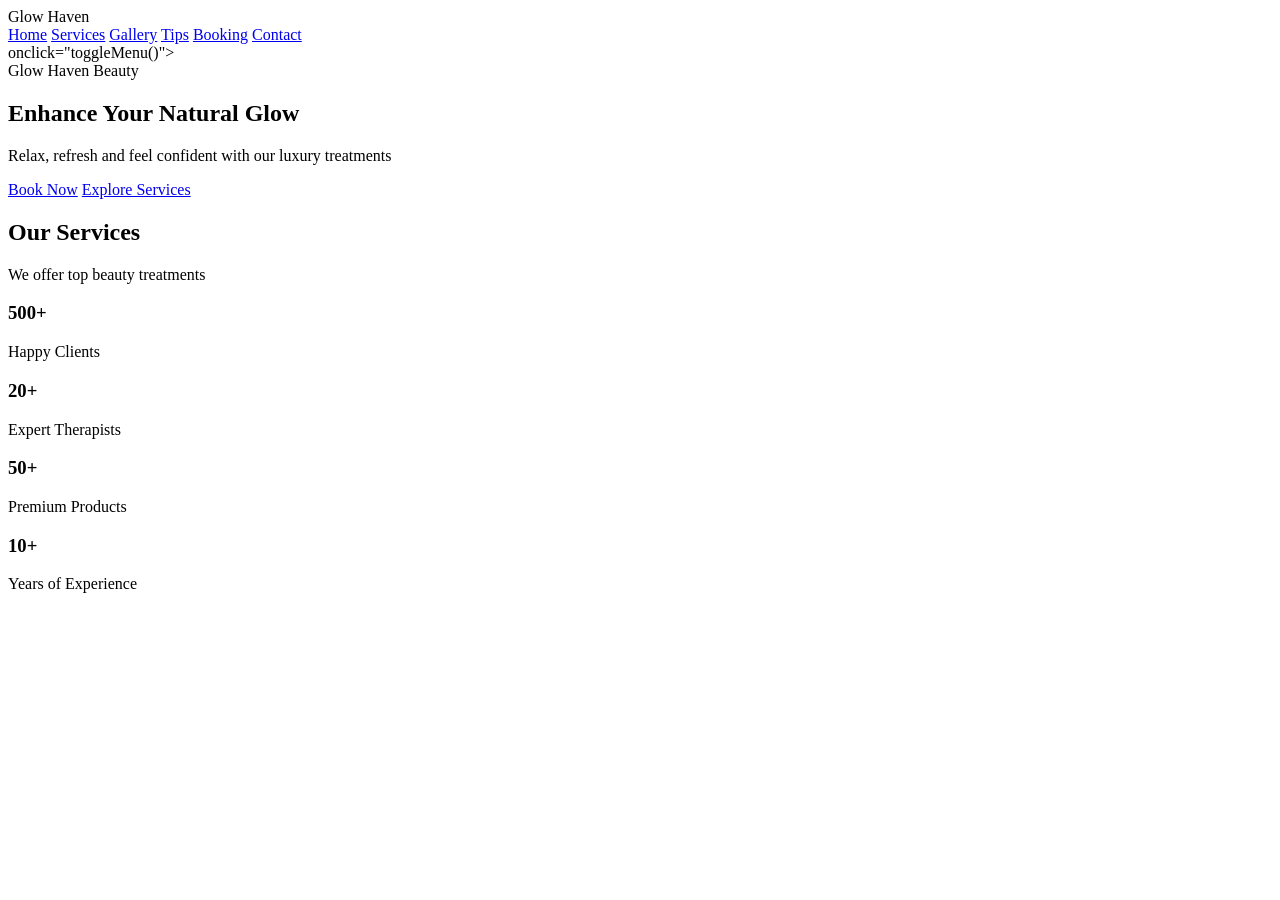
==== index.html @ 94329006 "Add files via upload" ====
<!DOCTYPE html>
<html lang="en">

<head>
  <meta charset="UTF-8">
  <meta name="viewport" content="width=device-width, initial-scale=1.0">
  <title>Glow Haven</title>

  <!-- Link CSS -->
  <link rel="stylesheet" href="css/style.css">
</head>

<body>

  <!-- Navbar -->
  <nav class="navbar">
    <div class="container">
      <div class="nav-logo">Glow <span>Haven</span></div>

      <div class="nav-links">
        <a href="index.html" class="active">Home</a>
        <a href="services.html">Services</a>
        <a href="gallery.html">Gallery</a>
        <a href="tips.html">Tips</a>
        <a href="booking.html">Booking</a>
        <a href="contact.html">Contact</a>

      </div>
      <div class="hamburger"> onclick="toggleMenu()">
        <span></span>
        <span></span>
        <span></span>
      </div>
    </div>
  </nav>
  <!-- Hero Section -->
  <section class="hero">
    <div class="container hero-content">
      <span class="hero-tag">Glow Haven Beauty</span>
      <h1>Enhance Your <span>Natural Glow</span></h1>
      <p>Relax, refresh and feel confident with our luxury treatments</p>
      <div class="hero-buttons">
        <a href="booking.html" class="btn">Book Now</a>
        <a href="services.html" class="btn btn-outline">Explore Services</a>
      </div>
    </div>
    <div class="hero-shapes">
      <div class="hero-circle"></div>
      <div class="hero-circle"></div>
      <div class="hero-circle"></div>
    </div>
  </section>

  <!-- STATS -->
   <section class="section-pad">
    <div class="container text-center">
     <h2 class="section-title">Our <span>Services</span></h2>
      <p class="section-sub">We offer top beauty treatments</p>

      <div class="cards-grid">

        <div class="card">
          <div class="card image"></div>
          <h3>500+</h3>
          <p>Happy Clients</p>
        </div>
        <div class="stat-item">
          <h3>20+</h3>
          <p>Expert Therapists</p>
        </div>
        <div class="stat-item">
          <h3>50+</h3>
          <p>Premium Products</p>
        </div>
        <div class="stat-item">
          <h3>10+</h3>
          <p>Years of Experience</p>
        </div>
   </section>

</body>
</html>
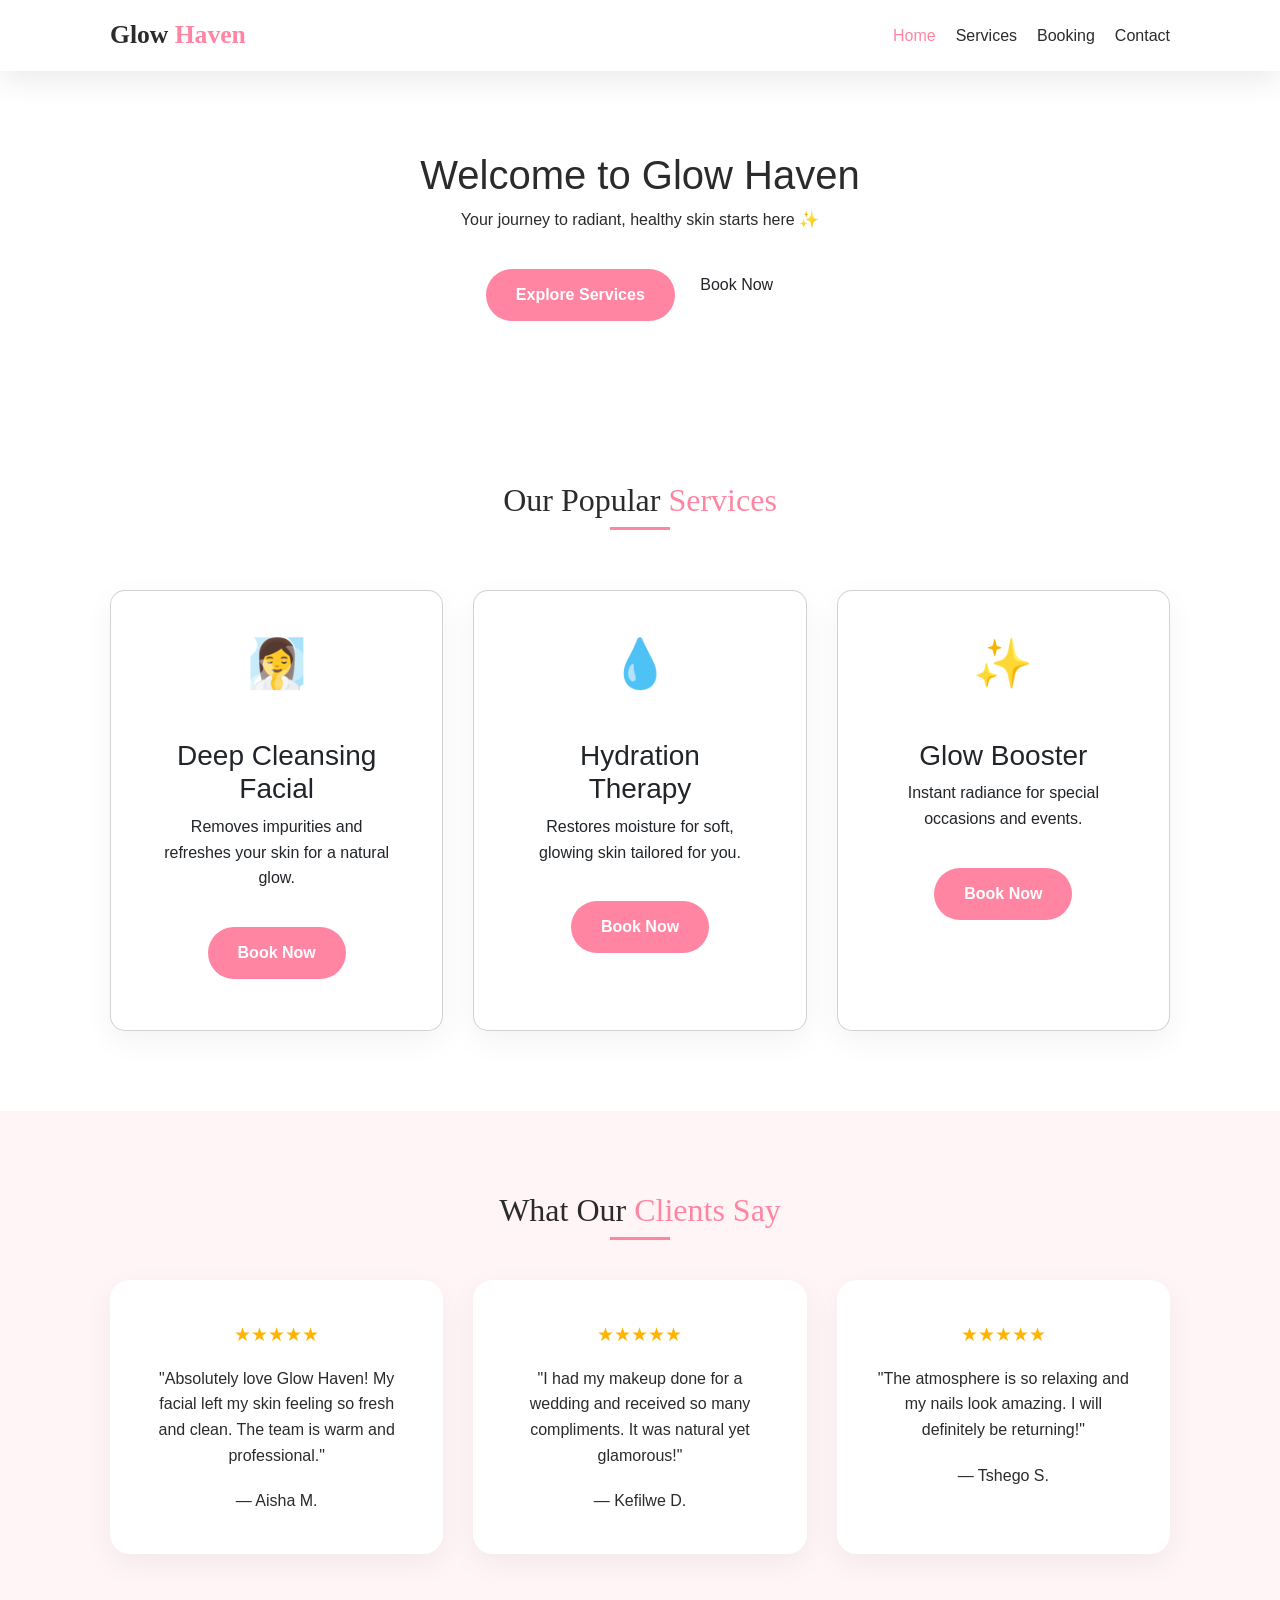
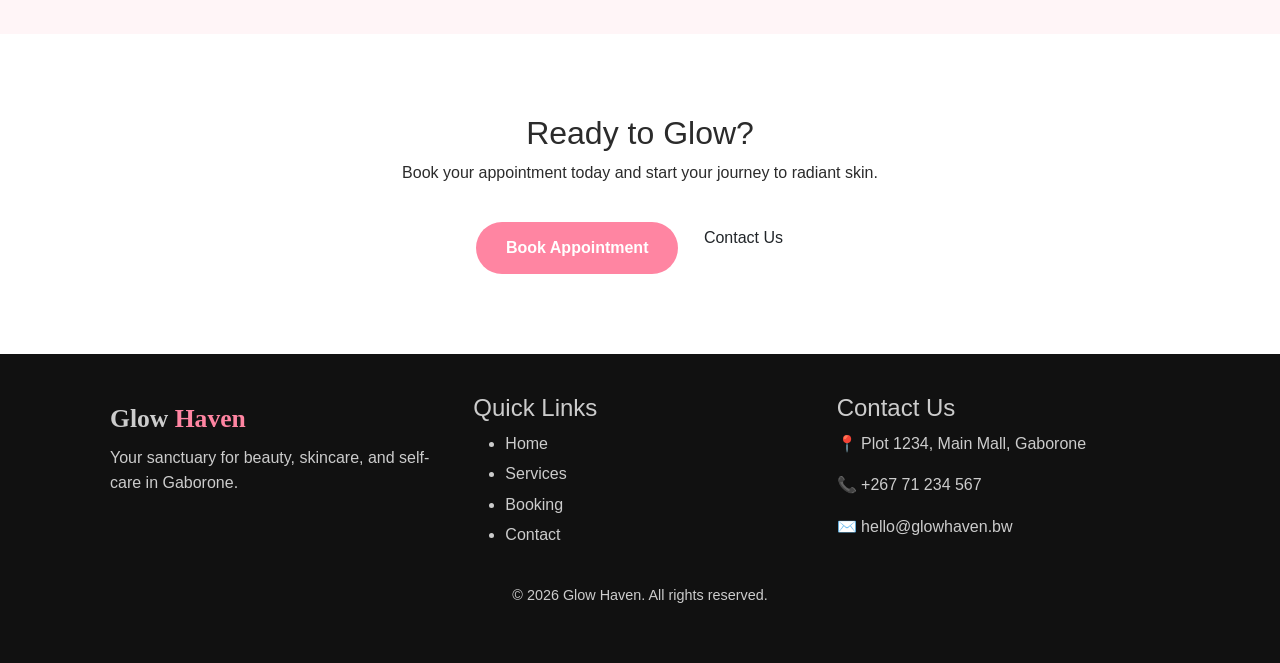
==== commit 0d199099: "Add files via upload" ====
--- a/index.html
+++ b/index.html
@@ -2,81 +2,241 @@
 <html lang="en">
 
 <head>
-  <meta charset="UTF-8">
-  <meta name="viewport" content="width=device-width, initial-scale=1.0">
-  <title>Glow Haven</title>
-
-  <!-- Link CSS -->
-  <link rel="stylesheet" href="css/style.css">
+    <meta charset="UTF-8" />
+    <meta name="viewport" content="width=device-width, initial-scale=1.0" />
+
+    <title>Glow Haven | Beauty & Self-Care</title>
+
+    <!-- Bootstrap -->
+    <link rel="stylesheet" href="https://cdnjs.cloudflare.com/ajax/libs/bootstrap/5.3.0/css/bootstrap.min.css" />
+
+    <!-- Custom CSS -->
+    <link rel="stylesheet" href="style.css" />
 </head>
 
 <body>
 
-  <!-- Navbar -->
-  <nav class="navbar">
+    <!-- NAVIGATION -->
+    <nav class="navbar">
+        <div class="container">
+
+            <a href="index.html" class="nav-logo">
+                Glow <span>Haven</span>
+            </a>
+
+            <div class="nav-links">
+                <a href="index.html" class="active">Home</a>
+                <a href="services.html">Services</a>
+                <a href="booking.html">Booking</a>
+                <a href="contact.html">Contact</a>
+            </div>
+
+        </div>
+    </nav>
+
+    <!-- HERO SECTION -->
+    <section class="hero section-pad">
+        <div class="container">
+
+            <div class="hero-content text-center">
+
+                <h1>Welcome to <span>Glow Haven</span></h1>
+
+                <p>Your journey to radiant, healthy skin starts here ✨</p>
+
+                <div class="hero-btns">
+
+                    <a href="services.html" class="btn btn-pink">Explore Services</a>
+
+                    <a href="booking.html" class="btn btn-outline">Book Now</a>
+
+                </div>
+
+            </div>
+
+        </div>
+    </section>
+
+    <!-- SERVICES SECTION -->
+    <section class="section-pad">
+        <div class="container">
+
+            <h2 class="section-title text-center">
+                Our Popular <span>Services</span>
+            </h2>
+
+            <div class="divider"></div>
+
+            <div class="cards-grid">
+
+                <!-- Service 1 -->
+                <div class="card">
+                    <div class="card-icon">🧖‍♀️</div>
+
+                    <div class="card-body">
+                        <h3>Deep Cleansing Facial</h3>
+                        <p>Removes impurities and refreshes your skin for a natural glow.</p>
+                        <a href="booking.html" class="btn btn-pink">Book Now</a>
+                    </div>
+                </div>
+
+                <!-- Service 2 -->
+                <div class="card">
+                    <div class="card-icon">💧</div>
+
+                    <div class="card-body">
+                        <h3>Hydration Therapy</h3>
+                        <p>Restores moisture for soft, glowing skin tailored for you.</p>
+                        <a href="booking.html" class="btn btn-pink">Book Now</a>
+                    </div>
+                </div>
+
+                <!-- Service 3 -->
+                <div class="card">
+                    <div class="card-icon">✨</div>
+
+                    <div class="card-body">
+                        <h3>Glow Booster</h3>
+                        <p>Instant radiance for special occasions and events.</p>
+                        <a href="booking.html" class="btn btn-pink">Book Now</a>
+                    </div>
+                </div>
+
+            </div>
+
+        </div>
+    </section>
+
+    <!-- TESTIMONIALS SECTION -->
+    <section class="section-pad bg-pale">
+        <div class="container">
+
+            <div class="text-center">
+                <h2 class="section-title">What Our <span>Clients Say</span></h2>
+                <div class="divider"></div>
+            </div>
+
+            <div class="testi-grid">
+
+                <!-- Testimonial 1 -->
+                <div class="testi-card">
+                    <div class="stars">★★★★★</div>
+                    <p>
+                        "Absolutely love Glow Haven! My facial left my skin feeling so fresh and clean.
+                        The team is warm and professional."
+                    </p>
+                    <div class="testi-author">— Aisha M.</div>
+                </div>
+
+                <!-- Testimonial 2 -->
+                <div class="testi-card">
+                    <div class="stars">★★★★★</div>
+                    <p>
+                        "I had my makeup done for a wedding and received so many compliments.
+                        It was natural yet glamorous!"
+                    </p>
+                    <div class="testi-author">— Kefilwe D.</div>
+                </div>
+
+                <!-- Testimonial 3 -->
+                <div class="testi-card">
+                    <div class="stars">★★★★★</div>
+                    <p>
+                        "The atmosphere is so relaxing and my nails look amazing.
+                        I will definitely be returning!"
+                    </p>
+                    <div class="testi-author">— Tshego S.</div>
+                </div>
+
+            </div>
+
+        </div>
+    </section>
+
+
+
+    <!-- JS -->
+    <script src="js/main.js"></script>
+
+    <!-- CTA SECTION -->
+<section class="cta-section section-pad">
+    <div class="container text-center">
+
+        <div class="cta-box">
+
+            <h2>Ready to Glow?</h2>
+
+            <p>
+                Book your appointment today and start your journey to radiant skin.
+            </p>
+
+            <div class="cta-btns">
+
+                <a href="booking.html" class="btn btn-pink">
+                    Book Appointment
+                </a>
+
+                <a href="contact.html" class="btn btn-outline-white">
+                    Contact Us
+                </a>
+
+            </div>
+
+        </div>
+
+    </div>
+</section>
+
+<!-- FOOTER -->
+<footer class="footer">
     <div class="container">
-      <div class="nav-logo">Glow <span>Haven</span></div>
-
-      <div class="nav-links">
-        <a href="index.html" class="active">Home</a>
-        <a href="services.html">Services</a>
-        <a href="gallery.html">Gallery</a>
-        <a href="tips.html">Tips</a>
-        <a href="booking.html">Booking</a>
-        <a href="contact.html">Contact</a>
-
-      </div>
-      <div class="hamburger"> onclick="toggleMenu()">
-        <span></span>
-        <span></span>
-        <span></span>
-      </div>
+
+        <div class="footer-grid">
+
+            <!-- Brand Column -->
+            <div class="footer-col">
+                <a href="index.html" class="nav-logo">
+                    Glow <span>Haven</span>
+                </a>
+
+                <p>
+                    Your sanctuary for beauty, skincare, and self-care in Gaborone.
+                </p>
+            </div>
+
+            <!-- Quick Links -->
+            <div class="footer-col">
+                <h4>Quick Links</h4>
+
+                <ul>
+                    <li><a href="index.html">Home</a></li>
+                    <li><a href="services.html">Services</a></li>
+                    <li><a href="booking.html">Booking</a></li>
+                    <li><a href="contact.html">Contact</a></li>
+                </ul>
+            </div>
+
+            <!-- Contact Info -->
+            <div class="footer-col">
+                <h4>Contact Us</h4>
+
+                <p>📍 Plot 1234, Main Mall, Gaborone</p>
+                <p>📞 +267 71 234 567</p>
+                <p>✉️ hello@glowhaven.bw</p>
+            </div>
+
+        </div>
+
+        <!-- Bottom Bar -->
+        <div class="footer-bottom text-center">
+            <p>&copy; 2026 Glow Haven. All rights reserved.</p>
+        </div>
+
     </div>
-  </nav>
-  <!-- Hero Section -->
-  <section class="hero">
-    <div class="container hero-content">
-      <span class="hero-tag">Glow Haven Beauty</span>
-      <h1>Enhance Your <span>Natural Glow</span></h1>
-      <p>Relax, refresh and feel confident with our luxury treatments</p>
-      <div class="hero-buttons">
-        <a href="booking.html" class="btn">Book Now</a>
-        <a href="services.html" class="btn btn-outline">Explore Services</a>
-      </div>
-    </div>
-    <div class="hero-shapes">
-      <div class="hero-circle"></div>
-      <div class="hero-circle"></div>
-      <div class="hero-circle"></div>
-    </div>
-  </section>
-
-  <!-- STATS -->
-   <section class="section-pad">
-    <div class="container text-center">
-     <h2 class="section-title">Our <span>Services</span></h2>
-      <p class="section-sub">We offer top beauty treatments</p>
-
-      <div class="cards-grid">
-
-        <div class="card">
-          <div class="card image"></div>
-          <h3>500+</h3>
-          <p>Happy Clients</p>
-        </div>
-        <div class="stat-item">
-          <h3>20+</h3>
-          <p>Expert Therapists</p>
-        </div>
-        <div class="stat-item">
-          <h3>50+</h3>
-          <p>Premium Products</p>
-        </div>
-        <div class="stat-item">
-          <h3>10+</h3>
-          <p>Years of Experience</p>
-        </div>
-   </section>
+</footer>
+
+    
 
 </body>
+
 </html>
--- a/style.css
+++ b/style.css
@@ -0,0 +1,916 @@
+/* =========================
+   GLOW HAVEN LUXURY STYLE
+========================= */
+
+/* RESET */
+* {
+  margin: 0;
+  padding: 0;
+  box-sizing: border-box;
+}
+
+/* VARIABLES */
+:root {
+  --pink: #ff4fa3;
+  --dark-pink: #c2185b;
+  --light-pink: #ffe4f1;
+  --text: #2b2b2b;
+  --gray: #777;
+  --white: #ffffff;
+  --shadow: 0 10px 30px rgba(0,0,0,0.08);
+
+  --font-main: 'Poppins', sans-serif;
+  --font-head: 'Playfair Display', serif;
+}
+
+/* BODY */
+body {
+  font-family: var(--font-main);
+  color: var(--text);
+  background: #fff;
+  line-height: 1.6;
+}
+
+/* CONTAINER */
+.container {
+  width: 90%;
+  max-width: 1200px;
+  margin: auto;
+}
+
+/* ================= NAVBAR ================= */
+.navbar {
+  background: #fff;
+  padding: 15px 0;
+  box-shadow: var(--shadow);
+  position: sticky;
+  top: 0;
+  z-index: 1000;
+}
+
+.nav-logo {
+  font-family: var(--font-head);
+  font-size: 1.6rem;
+  font-weight: bold;
+  color: var(--text);
+  text-decoration: none;
+}
+
+.nav-logo span {
+  color: var(--pink);
+}
+
+.nav-links {
+  display: flex;
+  gap: 20px;
+}
+
+.nav-links a {
+  text-decoration: none;
+  color: var(--text);
+  font-weight: 500;
+  transition: 0.3s;
+}
+
+.nav-links a:hover,
+.nav-links .active {
+  color: var(--pink);
+}
+
+/* HAMBURGER */
+.hamburger {
+  display: none;
+  cursor: pointer;
+}
+
+.hamburger span {
+  display: block;
+  width: 25px;
+  height: 3px;
+  background: var(--text);
+  margin: 5px 0;
+}
+
+/* MOBILE MENU */
+.nav-mobile {
+  display: none;
+  flex-direction: column;
+  background: #fff;
+  padding: 20px;
+}
+
+.nav-mobile a {
+  margin: 10px 0;
+  text-decoration: none;
+  color: var(--text);
+}
+
+/* ================= HERO ================= */
+.page-hero {
+  background: linear-gradient(135deg, var(--light-pink), #fff);
+  padding: 80px 0;
+  text-align: center;
+}
+
+.page-hero h1 {
+  font-family: var(--font-head);
+  font-size: 2.5rem;
+}
+
+.page-hero p {
+  color: var(--gray);
+}
+
+.breadcrumb {
+  font-size: 0.9rem;
+  margin-bottom: 10px;
+}
+
+.breadcrumb a {
+  color: var(--pink);
+  text-decoration: none;
+}
+
+/* ================= SECTIONS ================= */
+.section-pad {
+  padding: 60px 0;
+}
+
+.bg-pale {
+  background: var(--light-pink);
+}
+
+/* TITLES */
+.section-title {
+  font-family: var(--font-head);
+  font-size: 2rem;
+}
+
+.section-title span {
+  color: var(--pink);
+}
+
+.section-title.left {
+  text-align: left;
+}
+
+.section-sub {
+  color: var(--gray);
+  margin-top: 10px;
+}
+
+/* DIVIDER */
+.divider {
+  width: 60px;
+  height: 3px;
+  background: var(--pink);
+  margin: 10px auto;
+}
+
+.divider.left {
+  margin-left: 0;
+}
+
+/* ================= ABOUT ================= */
+.about-two-col {
+  display: flex;
+  gap: 40px;
+  align-items: center;
+}
+
+.about-img {
+  flex: 1;
+  font-size: 5rem;
+  text-align: center;
+}
+
+.about-text {
+  flex: 1;
+}
+
+.hero-tag {
+  background: var(--light-pink);
+  padding: 5px 12px;
+  border-radius: 20px;
+  font-size: 0.8rem;
+  color: var(--dark-pink);
+}
+
+/* ================= CARDS ================= */
+.cards-grid {
+  display: grid;
+  grid-template-columns: repeat(3, 1fr);
+  gap: 20px;
+  margin-top: 30px;
+}
+
+.card {
+  background: #fff;
+  padding: 20px;
+  border-radius: 15px;
+  box-shadow: var(--shadow);
+  transition: 0.3s;
+}
+
+.card:hover {
+  transform: translateY(-5px);
+}
+
+.card.center {
+  text-align: center;
+}
+
+.icon {
+  font-size: 2rem;
+  margin-bottom: 10px;
+}
+
+.card-img {
+  font-size: 3rem;
+  margin-bottom: 10px;
+}
+
+.role {
+  color: var(--pink);
+  font-size: 0.85rem;
+  font-weight: 600;
+}
+
+/* ================= CTA ================= */
+.cta {
+  background: linear-gradient(135deg, var(--dark-pink), var(--pink));
+  color: #fff;
+  padding: 60px 0;
+}
+
+.cta h2 {
+  font-family: var(--font-head);
+}
+
+.btn {
+  padding: 10px 20px;
+  border-radius: 25px;
+  text-decoration: none;
+  display: inline-block;
+}
+
+.btn-white {
+  background: #fff;
+  color: var(--pink);
+}
+
+/* ================= FOOTER ================= */
+.footer {
+  background: #111;
+  color: #ccc;
+  padding: 40px 0;
+}
+
+.footer-grid {
+  display: grid;
+  grid-template-columns: repeat(3, 1fr);
+  gap: 30px;
+}
+
+.footer a {
+  display: block;
+  color: #ccc;
+  text-decoration: none;
+  margin: 5px 0;
+}
+
+.footer a:hover {
+  color: var(--pink);
+}
+
+.footer-bottom {
+  text-align: center;
+  margin-top: 20px;
+  font-size: 0.9rem;
+}
+
+/* ================= BOOKING FORM ================= */
+
+.form-section {
+  background: #fff;
+}
+
+.form-grid {
+  display: grid;
+  grid-template-columns: repeat(2, 1fr);
+  gap: 20px;
+  margin-top: 20px;
+}
+
+.form-group {
+  display: flex;
+  flex-direction: column;
+}
+
+.form-group.full {
+  grid-column: span 2;
+}
+
+.form-group label {
+  font-weight: 600;
+  margin-bottom: 6px;
+  font-size: 0.9rem;
+}
+
+.form-group label span {
+  color: var(--pink);
+}
+
+.form-group input,
+.form-group select,
+.form-group textarea {
+  padding: 12px 14px;
+  border-radius: 10px;
+  border: 1px solid #ddd;
+  font-family: var(--font-main);
+  transition: 0.3s;
+}
+
+.form-group input:focus,
+.form-group select:focus,
+.form-group textarea:focus {
+  border-color: var(--pink);
+  box-shadow: 0 0 0 3px rgba(255,79,163,0.1);
+  outline: none;
+}
+
+textarea {
+  min-height: 110px;
+  resize: none;
+}
+
+/* BUTTON (matches your luxury theme) */
+.btn-pink {
+  background: var(--pink);
+  color: #fff;
+  border-radius: 25px;
+  padding: 12px 25px;
+  border: none;
+  font-weight: 600;
+  transition: 0.3s;
+}
+
+.btn-pink:hover {
+  background: var(--dark-pink);
+}
+
+/* MESSAGES */
+.error-msg {
+  font-size: 0.75rem;
+  color: red;
+  margin-top: 3px;
+}
+
+.success-msg {
+  display: none;
+  margin-top: 20px;
+  padding: 15px;
+  background: #e6fff0;
+  color: green;
+  border-radius: 10px;
+  font-size: 0.9rem;
+}
+
+/* FORM CARD (the white box styling from your HTML) */
+.form-section .container > div > div {
+  background: #fff;
+  border-radius: 16px;
+  padding: 40px;
+  box-shadow: var(--shadow);
+}
+/* ================= RESPONSIVE ================= */
+@media(max-width: 900px) {
+  .about-two-col {
+    flex-direction: column;
+  }
+
+  .cards-grid {
+    grid-template-columns: 1fr;
+  }
+
+  .nav-links {
+    display: none;
+  }
+
+  .hamburger {
+    display: block;
+  }
+
+  .nav-mobile.active {
+    display: flex;
+  }
+
+  .footer-grid {
+    grid-template-columns: 1fr;
+  }
+}
+:root {
+  --pink: #ff85a2;
+  --dark-text: #333;
+  --light-bg: #fff5f7;
+  --white: #ffffff;
+}
+
+.container {
+  max-width: 1100px;
+  margin: 0 auto;
+  padding: 0 20px;
+}
+
+/* Layout for the two columns */
+.contact-layout {
+  display: grid;
+  grid-template-columns: 1.5fr 1fr;
+  gap: 50px;
+  align-items: start;
+}
+
+/* Form Styling */
+.form-grid {
+  display: grid;
+  grid-template-columns: 1fr 1fr;
+  gap: 20px;
+}
+
+.form-group.full {
+  grid-column: span 2;
+}
+
+.form-group label {
+  display: block;
+  margin-bottom: 8px;
+  font-weight: 600;
+}
+
+.form-group input,
+.form-group textarea {
+  width: 100%;
+  padding: 12px;
+  border: 1px solid #ddd;
+  border-radius: 8px;
+  font-family: inherit;
+}
+
+.btn-pink {
+  background: var(--pink);
+  color: var(--white);
+  border: none;
+  padding: 12px 30px;
+  border-radius: 25px;
+  cursor: pointer;
+  margin-top: 20px;
+  font-weight: 700;
+}
+
+/* Contact Info Card Styling */
+.contact-info-card {
+  background: var(--light-bg);
+  padding: 40px;
+  border-radius: 15px;
+  box-shadow: 0 10px 30px rgba(0, 0, 0, 0.05);
+}
+
+.contact-item {
+  display: flex;
+  gap: 15px;
+  margin-bottom: 25px;
+}
+
+.contact-item .icon {
+  font-size: 24px;
+}
+
+.contact-item h4 {
+  margin: 0 0 5px 0;
+  color: var(--pink);
+}
+
+/* Responsive for Mobile */
+@media (max-width: 768px) {
+  .contact-layout {
+    grid-template-columns: 1fr;
+  }
+
+  .form-grid {
+    grid-template-columns: 1fr;
+  }
+
+  .form-group.full {
+    grid-column: span 1;
+  }
+}
+
+/* Container for the form to keep it centered and professional */
+.form-wrap {
+    background: #fff;
+    padding: 40px;
+    border-radius: 15px;
+    box-shadow: 0 10px 30px rgba(0, 0, 0, 0.05);
+    max-width: 800px;
+    margin: 0 auto;
+}
+
+/* Creating the two-column grid for inputs */
+.form-grid {
+    display: grid;
+    grid-template-columns: 1fr 1fr; /* Two equal columns */
+    gap: 20px;
+    margin-bottom: 25px;
+}
+
+/* Ensuring certain fields (like textareas) take up both columns */
+.form-group.full {
+    grid-column: span 2;
+}
+
+/* Styling the inputs to match the Glow Haven aesthetic */
+.form-group label {
+    display: block;
+    margin-bottom: 8px;
+    font-weight: 600;
+    font-size: 0.9rem;
+}
+
+.form-group input,
+.form-group select,
+.form-group textarea {
+    width: 100%;
+    padding: 12px 15px;
+    border: 1px solid #ececec;
+    border-radius: 8px;
+    background-color: #fdfdfd;
+    transition: border-color 0.3s ease, box-shadow 0.3s ease;
+}
+
+/* Focus styling for all form elements */
+.form-group input:focus,
+.form-group select:focus,
+.form-group textarea:focus {
+    border-color: var(--pink);
+    outline: none;
+    box-shadow: 0 0 0 3px rgba(255, 133, 162, 0.15);
+}
+
+/* Pink Button Style */
+.btn-pink {
+    background-color: #ff85a2; /* Glow Haven Pink */
+    color: white;
+    padding: 14px 30px;
+    border: none;
+    border-radius: 50px;
+    font-weight: bold;
+    cursor: pointer;
+    transition: transform 0.2s, background-color 0.2s;
+}
+
+.btn-pink:hover {
+    transform: translateY(-2px);
+    background-color: #f07491;
+}
+
+/* Responsive: Switch to 1 column on mobile */
+@media (max-width: 600px) {
+    .form-grid {
+        grid-template-columns: 1fr;
+    }
+
+    .form-group.full {
+        grid-column: span 1;
+    }
+}
+
+/* =========================
+   CARD GRID CONTAINER
+   ========================= */
+.cards-grid {
+    display: grid;
+    grid-template-columns: repeat(auto-fit, minmax(300px, 1fr));
+    gap: 30px;
+    padding-top: 20px;
+}
+
+/* =========================
+   INDIVIDUAL CARD
+   ========================= */
+.card {
+    background-color: #ffffff;
+    border-radius: 15px;
+    padding: 35px;
+    text-align: center;
+    box-shadow: 0 10px 30px rgba(0, 0, 0, 0.05);
+    transition: transform 0.3s ease, box-shadow 0.3s ease;
+}
+
+/* Hover effect */
+.card:hover {
+    transform: translateY(-10px);
+    box-shadow: 0 15px 35px rgba(0, 0, 0, 0.1);
+}
+
+/* =========================
+   CARD ICON
+   ========================= */
+.card-icon {
+    font-size: 3rem;
+    margin-bottom: 20px;
+    display: block;
+}
+
+/* =========================
+   PRICE TAG
+   ========================= */
+.price {
+    font-weight: 700;
+    color: #ff85a2; /* Glow Haven Pink */
+    margin: 20px 0;
+    font-size: 1.1rem;
+}
+ /* =========================
+    CTA BANNER
+    ========================= */
+.cta-banner {
+    background-color: var(--pink); /* Brand color */
+    padding: 60px 0;
+    color: #ffffff;
+    text-align: center;
+}
+
+/* CTA Title */
+.cta-banner h2 {
+    font-size: 2.2rem;
+    margin-bottom: 15px;
+}
+
+/* CTA Text */
+.cta-banner p {
+    font-size: 1.1rem;
+    margin-bottom: 30px;
+    max-width: 700px;
+    margin-left: auto;
+    margin-right: auto;
+    line-height: 1.6;
+}
+
+/* CTA Button Container */
+.cta-buttons {
+    display: flex;
+    justify-content: center;
+    gap: 15px;
+    flex-wrap: wrap;
+}
+
+/* =========================
+   BUTTON STYLES
+   ========================= */
+
+/* White Button */
+.btn-white {
+    background-color: #ffffff;
+    color: var(--pink);
+    padding: 12px 25px;
+    border-radius: 25px;
+    text-decoration: none;
+    font-weight: 600;
+    transition: all 0.3s ease;
+}
+
+.btn-white:hover {
+    background-color: #f0f0f0;
+    transform: translateY(-2px);
+}
+
+/* Dark Button */
+.btn-dark {
+    background-color: #333333;
+    color: #ffffff;
+    padding: 12px 25px;
+    border-radius: 25px;
+    text-decoration: none;
+    font-weight: 600;
+    transition: all 0.3s ease;
+}
+
+.btn-dark:hover {
+    background-color: #000000;
+    transform: translateY(-2px);
+}
+
+/* =========================
+   RESPONSIVE DESIGN
+   ========================= */
+@media (max-width: 480px) {
+    .cta-buttons {
+        flex-direction: column;
+        align-items: center;
+    }
+
+    .cta-buttons a {
+        width: 100%;
+        max-width: 250px;
+        text-align: center;
+    }
+}
+/* =========================
+   GLOBAL VARIABLES
+   ========================= */
+:root {
+    --pink: #ff85a2;
+    --bg-pale: #fff5f7;
+    --text-dark: #333333;
+    --text-muted: #777777;
+    --transition: 0.3s ease;
+}
+
+/* =========================
+   LAYOUT HELPERS
+   ========================= */
+.section-pad {
+    padding: 80px 0;
+}
+
+.bg-pale {
+    background-color: var(--bg-pale);
+}
+
+.text-center {
+    text-align: center;
+}
+
+.divider {
+    width: 60px;
+    height: 3px;
+    background-color: var(--pink);
+    margin: 0 auto 40px;
+}
+
+/* =========================
+   TESTIMONIALS GRID
+   ========================= */
+.testi-grid {
+    display: grid;
+    grid-template-columns: repeat(auto-fit, minmax(300px, 1fr));
+    gap: 30px;
+    margin-top: 40px;
+}
+
+/* Testimonial Card */
+.testi-card {
+    background-color: #ffffff;
+    padding: 40px;
+    border-radius: 20px;
+    box-shadow: 0 10px 30px rgba(0, 0, 0, 0.05);
+    text-align: center;
+    transition: var(--transition);
+}
+
+.testi-card:hover {
+    transform: translateY(-10px);
+}
+
+/* Stars */
+.stars {
+    color: #ffb400;
+    font-size: 1.2rem;
+    margin-bottom: 15px;
+}
+
+/* Author Section */
+.testi-author {
+    margin-top: 20px;
+    display: flex;
+    flex-direction: column;
+    align-items: center;
+}
+
+.testi-avatar {
+    font-size: 2.5rem;
+    margin-bottom: 10px;
+}
+
+.testi-name {
+    font-weight: bold;
+    color: var(--text-dark);
+}
+
+.testi-role {
+    font-size: 0.85rem;
+    color: var(--text-muted);
+}
+
+/* =========================
+   CTA BANNER
+   ========================= */
+.cta-banner {
+    background-color: var(--pink);
+    color: #ffffff;
+    padding: 60px 0;
+    text-align: center;
+}
+
+.cta-banner h2 {
+    font-size: 2.5rem;
+    margin-bottom: 20px;
+    font-style: italic;
+}
+
+/* CTA Button */
+.btn-white {
+    background-color: #ffffff;
+    color: var(--pink);
+    padding: 12px 30px;
+    border-radius: 30px;
+    text-decoration: none;
+    font-weight: 700;
+    transition: var(--transition);
+}
+
+.btn-white:hover {
+    opacity: 0.9;
+}
+
+/* =========================
+   RESPONSIVE DESIGN
+   ========================= */
+@media (max-width: 768px) {
+    .testi-grid {
+        grid-template-columns: 1fr;
+    }
+
+    .cta-banner h2 {
+        font-size: 2rem;
+    }
+}
+/* =========================
+   Gallery Layout
+   ========================= */
+.gallery-grid {
+    display: grid;
+    grid-template-columns: repeat(auto-fit, minmax(280px, 1fr));
+    gap: 20px;
+}
+
+.gallery-img-wrapper {
+    position: relative;
+    height: 300px;
+    overflow: hidden;
+    border-radius: 15px;
+}
+
+.gallery-img-wrapper img {
+    width: 100%;
+    height: 100%;
+    object-fit: cover;
+    transition: transform 0.5s ease;
+}
+
+/* =========================
+   Hover Overlay Effect
+   ========================= */
+.img-overlay {
+    position: absolute;
+    top: 0;
+    left: 0;
+    width: 100%;
+    height: 100%;
+    background: rgba(255, 133, 162, 0.7); /* Glow Pink Overlay */
+    display: flex;
+    align-items: center;
+    justify-content: center;
+    opacity: 0;
+    transition: opacity 0.3s ease;
+}
+
+.img-overlay span {
+    color: white;
+    font-size: 1.2rem;
+    font-weight: bold;
+    padding: 10px 20px;
+    border: 2px solid white;
+}
+
+/* Hover Effects */
+.gallery-img-wrapper:hover img {
+    transform: scale(1.1);
+}
+
+.gallery-img-wrapper:hover .img-overlay {
+    opacity: 1;
+}
+
+/* =========================
+   CTA Styles (Matching Home Page)
+   ========================= */
+.btn-contact {
+    color: #888;
+    text-decoration: none;
+    font-weight: 500;
+}
+
+.btn-contact:hover {
+    color: var(--pink);
+}
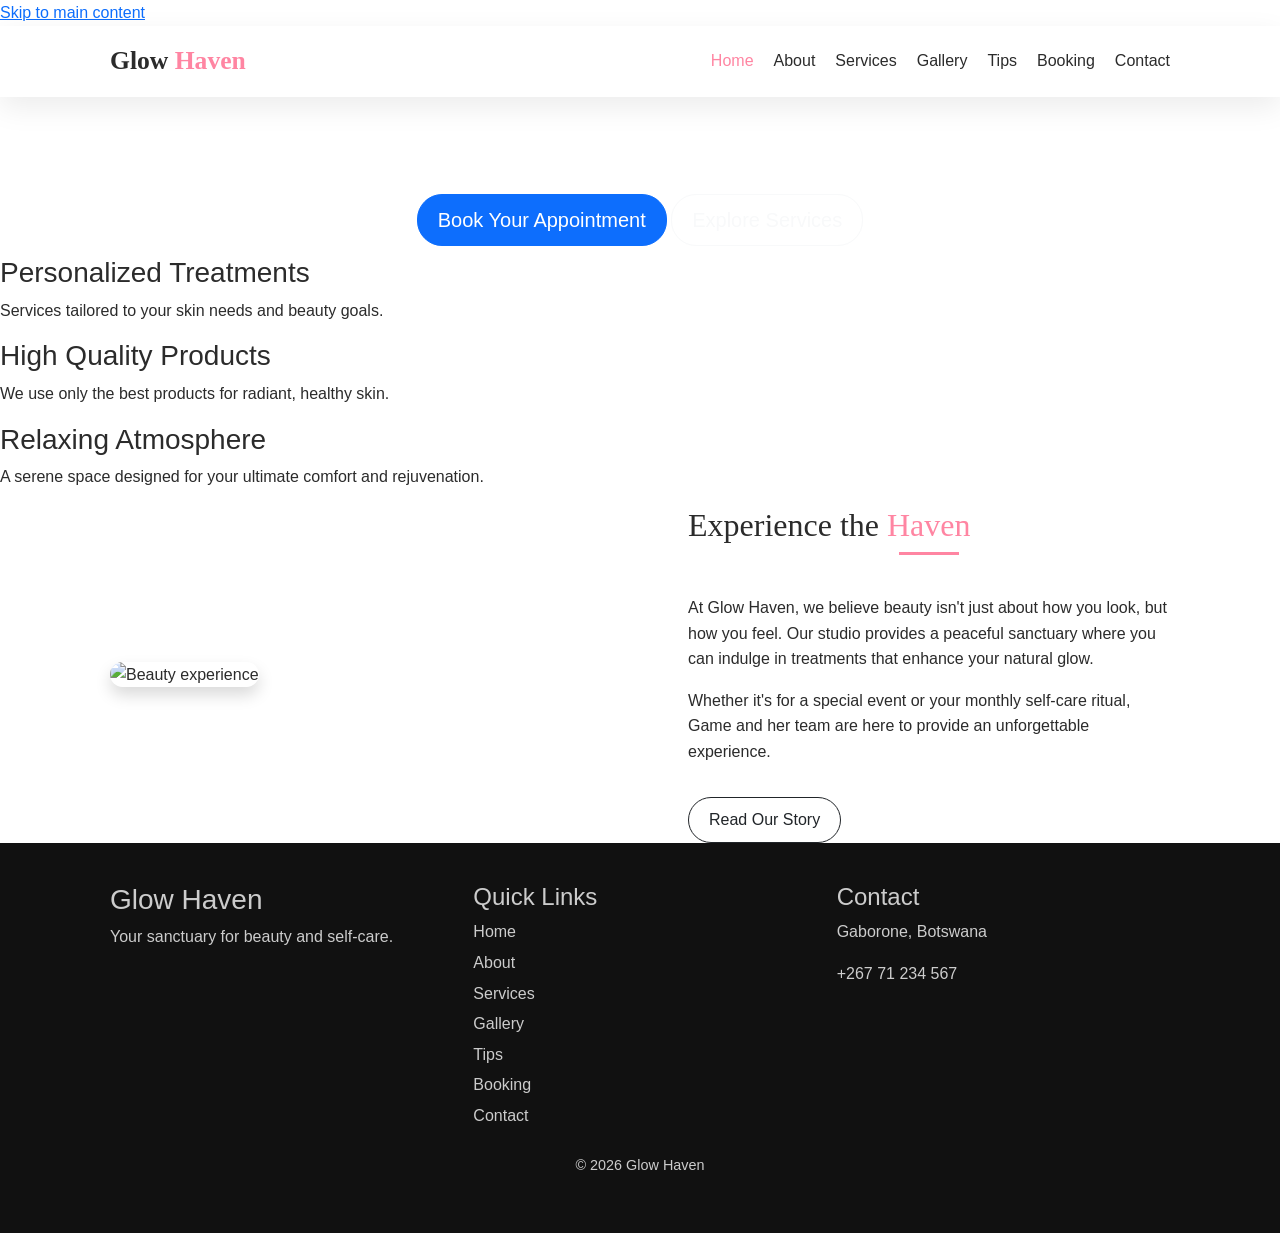
==== commit 01b052a5: "Update index.html" ====
--- a/index.html
+++ b/index.html
@@ -1,242 +1,158 @@
 <!DOCTYPE html>
 <html lang="en">
-
 <head>
-    <meta charset="UTF-8" />
-    <meta name="viewport" content="width=device-width, initial-scale=1.0" />
-
-    <title>Glow Haven | Beauty & Self-Care</title>
-
-    <!-- Bootstrap -->
-    <link rel="stylesheet" href="https://cdnjs.cloudflare.com/ajax/libs/bootstrap/5.3.0/css/bootstrap.min.css" />
-
-    <!-- Custom CSS -->
-    <link rel="stylesheet" href="style.css" />
+  <meta charset="UTF-8">
+  <meta name="viewport" content="width=device-width, initial-scale=1.0">
+  <meta name="description" content="Glow Haven – Gaborone's premier beauty studio for skincare, makeup, and relaxation.">
+  <title>Glow Haven | Beauty & Wellness Studio</title>
+ 
+  <!-- Bootstrap -->
+  <link rel="stylesheet" href="https://cdnjs.cloudflare.com/ajax/libs/bootstrap/5.3.0/css/bootstrap.min.css">
+ 
+  <!-- Custom CSS -->
+  <link rel="stylesheet" href="style.css">
 </head>
-
+ 
 <body>
-
-    <!-- NAVIGATION -->
-    <nav class="navbar">
-        <div class="container">
-
-            <a href="index.html" class="nav-logo">
-                Glow <span>Haven</span>
-            </a>
-
-            <div class="nav-links">
-                <a href="index.html" class="active">Home</a>
-                <a href="services.html">Services</a>
-                <a href="booking.html">Booking</a>
-                <a href="contact.html">Contact</a>
-            </div>
-
+  <a href="#main-content" class="skip-link">Skip to main content</a>
+  <main id="main-content"> 
+ 
+<!-- NAVBAR -->
+<nav class="navbar">
+  <div class="container d-flex justify-content-between align-items-center">
+    <a href="index.html" class="nav-logo">Glow <span>Haven</span></a>
+ 
+    <div class="nav-links">
+      <a href="index.html" class="active" aria-current="page">Home</a>
+      <a href="about.html">About</a>
+      <a href="services.html">Services</a>
+      <a href="gallery.html">Gallery</a>
+      <a href="tips.html">Tips</a>
+      <a href="booking.html">Booking</a>
+      <a href="contact.html">Contact</a>
+    </div>
+ 
+    <div class="hamburger">
+      <span></span>
+      <span></span>
+      <span></span>
+    </div>
+  </div>
+</nav>
+ 
+<!-- HERO SECTION -->
+<section class="hero-main">
+  <div class="container text-center text-white">
+    <h1 class="hero-title">Your Glow, Our Passion.</h1>
+    <p class="hero-text">
+      Experience luxury beauty treatments tailored to your unique skin and style right in the heart of Gaborone.
+    </p>
+ 
+    <div class="hero-buttons">
+      <a href="booking.html" class="btn btn-primary btn-lg">Book Your Appointment</a>
+      <a href="services.html" class="btn btn-outline-light btn-lg">Explore Services</a>
+    </div>
+  </div>
+</section>
+ 
+<!-- FEATURES -->
+<section class="features">
+  <div class="features-container">
+ 
+    <div class="feature-card">
+      <div class="icon"
+      <i class="fas fa spa"></i>
         </div>
-    </nav>
-
-    <!-- HERO SECTION -->
-    <section class="hero section-pad">
-        <div class="container">
-
-            <div class="hero-content text-center">
-
-                <h1>Welcome to <span>Glow Haven</span></h1>
-
-                <p>Your journey to radiant, healthy skin starts here ✨</p>
-
-                <div class="hero-btns">
-
-                    <a href="services.html" class="btn btn-pink">Explore Services</a>
-
-                    <a href="booking.html" class="btn btn-outline">Book Now</a>
-
-                </div>
-
-            </div>
-
+       <h3>Personalized Treatments</h3>
+       <P>Services tailored to your skin needs and beauty goals.</P>
+       </div>
+        
+      <div class="feature-card">
+      <div class="icon">
+        <i class="fas fa-pump-soap"></i>
+      </div>
+      <h3>High Quality Products</h3>
+        <P>We use only the best products for radiant, healthy skin.</P>
+      </div>
+      
+      <div class="feature-card">
+      <div class="icon">
+        <i class="fas fa-leaf"></i>
+      </div>
+          <h3>Relaxing Atmosphere</h3>
+          <P>A serene space designed for your ultimate comfort and rejuvenation.</P>
+          </div>
+         </div>
         </div>
-    </section>
-
-    <!-- SERVICES SECTION -->
-    <section class="section-pad">
-        <div class="container">
-
-            <h2 class="section-title text-center">
-                Our Popular <span>Services</span>
-            </h2>
-
-            <div class="divider"></div>
-
-            <div class="cards-grid">
-
-                <!-- Service 1 -->
-                <div class="card">
-                    <div class="card-icon">🧖‍♀️</div>
-
-                    <div class="card-body">
-                        <h3>Deep Cleansing Facial</h3>
-                        <p>Removes impurities and refreshes your skin for a natural glow.</p>
-                        <a href="booking.html" class="btn btn-pink">Book Now</a>
-                    </div>
-                </div>
-
-                <!-- Service 2 -->
-                <div class="card">
-                    <div class="card-icon">💧</div>
-
-                    <div class="card-body">
-                        <h3>Hydration Therapy</h3>
-                        <p>Restores moisture for soft, glowing skin tailored for you.</p>
-                        <a href="booking.html" class="btn btn-pink">Book Now</a>
-                    </div>
-                </div>
-
-                <!-- Service 3 -->
-                <div class="card">
-                    <div class="card-icon">✨</div>
-
-                    <div class="card-body">
-                        <h3>Glow Booster</h3>
-                        <p>Instant radiance for special occasions and events.</p>
-                        <a href="booking.html" class="btn btn-pink">Book Now</a>
-                    </div>
-                </div>
-
-            </div>
-
-        </div>
-    </section>
-
-    <!-- TESTIMONIALS SECTION -->
-    <section class="section-pad bg-pale">
-        <div class="container">
-
-            <div class="text-center">
-                <h2 class="section-title">What Our <span>Clients Say</span></h2>
-                <div class="divider"></div>
-            </div>
-
-            <div class="testi-grid">
-
-                <!-- Testimonial 1 -->
-                <div class="testi-card">
-                    <div class="stars">★★★★★</div>
-                    <p>
-                        "Absolutely love Glow Haven! My facial left my skin feeling so fresh and clean.
-                        The team is warm and professional."
-                    </p>
-                    <div class="testi-author">— Aisha M.</div>
-                </div>
-
-                <!-- Testimonial 2 -->
-                <div class="testi-card">
-                    <div class="stars">★★★★★</div>
-                    <p>
-                        "I had my makeup done for a wedding and received so many compliments.
-                        It was natural yet glamorous!"
-                    </p>
-                    <div class="testi-author">— Kefilwe D.</div>
-                </div>
-
-                <!-- Testimonial 3 -->
-                <div class="testi-card">
-                    <div class="stars">★★★★★</div>
-                    <p>
-                        "The atmosphere is so relaxing and my nails look amazing.
-                        I will definitely be returning!"
-                    </p>
-                    <div class="testi-author">— Tshego S.</div>
-                </div>
-
-            </div>
-
-        </div>
-    </section>
-
-
-
-    <!-- JS -->
-    <script src="js/main.js"></script>
-
-    <!-- CTA SECTION -->
-<section class="cta-section section-pad">
-    <div class="container text-center">
-
-        <div class="cta-box">
-
-            <h2>Ready to Glow?</h2>
-
-            <p>
-                Book your appointment today and start your journey to radiant skin.
-            </p>
-
-            <div class="cta-btns">
-
-                <a href="booking.html" class="btn btn-pink">
-                    Book Appointment
-                </a>
-
-                <a href="contact.html" class="btn btn-outline-white">
-                    Contact Us
-                </a>
-
-            </div>
-
-        </div>
-
+          
+</section>
+ 
+<!-- ABOUT PREVIEW -->
+<section class="style="background:red; border: 2px solid #ccc;">
+  <div class="container">
+    <div class="row align-items-center">
+ 
+      <div class="col-md-6 mb-4 mb-md-0">
+        <img src="images/beauty.jpeg" alt="Beauty experience" class="img-fluid rounded-4 shadow">
+      </div>
+ 
+      <div class="col-md-6 ps-md-5">
+        <h2 class="section-title text-start">Experience the <span>Haven</span></h2>
+        <div class="divider"></div>
+ 
+        <p>
+          At Glow Haven, we believe beauty isn't just about how you look, but how you feel.
+          Our studio provides a peaceful sanctuary where you can indulge in treatments that enhance your natural glow.
+        </p>
+ 
+        <p>
+          Whether it's for a special event or your monthly self-care ritual,
+          Game and her team are here to provide an unforgettable experience.
+        </p>
+ 
+        <a href="about.html" class="btn btn-outline-dark mt-3">Read Our Story</a>
+      </div>
+ 
     </div>
+  </div>
 </section>
-
+ 
+</main>
 <!-- FOOTER -->
 <footer class="footer">
-    <div class="container">
-
-        <div class="footer-grid">
-
-            <!-- Brand Column -->
-            <div class="footer-col">
-                <a href="index.html" class="nav-logo">
-                    Glow <span>Haven</span>
-                </a>
-
-                <p>
-                    Your sanctuary for beauty, skincare, and self-care in Gaborone.
-                </p>
-            </div>
-
-            <!-- Quick Links -->
-            <div class="footer-col">
-                <h4>Quick Links</h4>
-
-                <ul>
-                    <li><a href="index.html">Home</a></li>
-                    <li><a href="services.html">Services</a></li>
-                    <li><a href="booking.html">Booking</a></li>
-                    <li><a href="contact.html">Contact</a></li>
-                </ul>
-            </div>
-
-            <!-- Contact Info -->
-            <div class="footer-col">
-                <h4>Contact Us</h4>
-
-                <p>📍 Plot 1234, Main Mall, Gaborone</p>
-                <p>📞 +267 71 234 567</p>
-                <p>✉️ hello@glowhaven.bw</p>
-            </div>
-
-        </div>
-
-        <!-- Bottom Bar -->
-        <div class="footer-bottom text-center">
-            <p>&copy; 2026 Glow Haven. All rights reserved.</p>
-        </div>
-
+  <div class="container footer-grid">
+ 
+    <div>
+      <h3>Glow Haven</h3>
+      <p>Your sanctuary for beauty and self-care.</p>
     </div>
+ 
+    <div>
+      <h4>Quick Links</h4>
+      <a href="index.html">Home</a>
+      <a href="about.html">About</a>
+      <a href="services.html">Services</a>
+      <a href="gallery.html">Gallery</a>
+      <a href="tips.html">Tips</a>
+      <a href="booking.html">Booking</a>
+      <a href="contact.html">Contact</a>
+    </div>
+ 
+    <div>
+      <h4>Contact</h4>
+      <p>Gaborone, Botswana</p>
+      <p>+267 71 234 567</p>
+    </div>
+ 
+  </div>
+ 
+  <div class="footer-bottom">
+    <p>© 2026 Glow Haven</p>
+  </div>
 </footer>
-
-    
-
+ 
+<script src="js/script.js"></script>
+ 
 </body>
-
-</html>+</html>
+ 
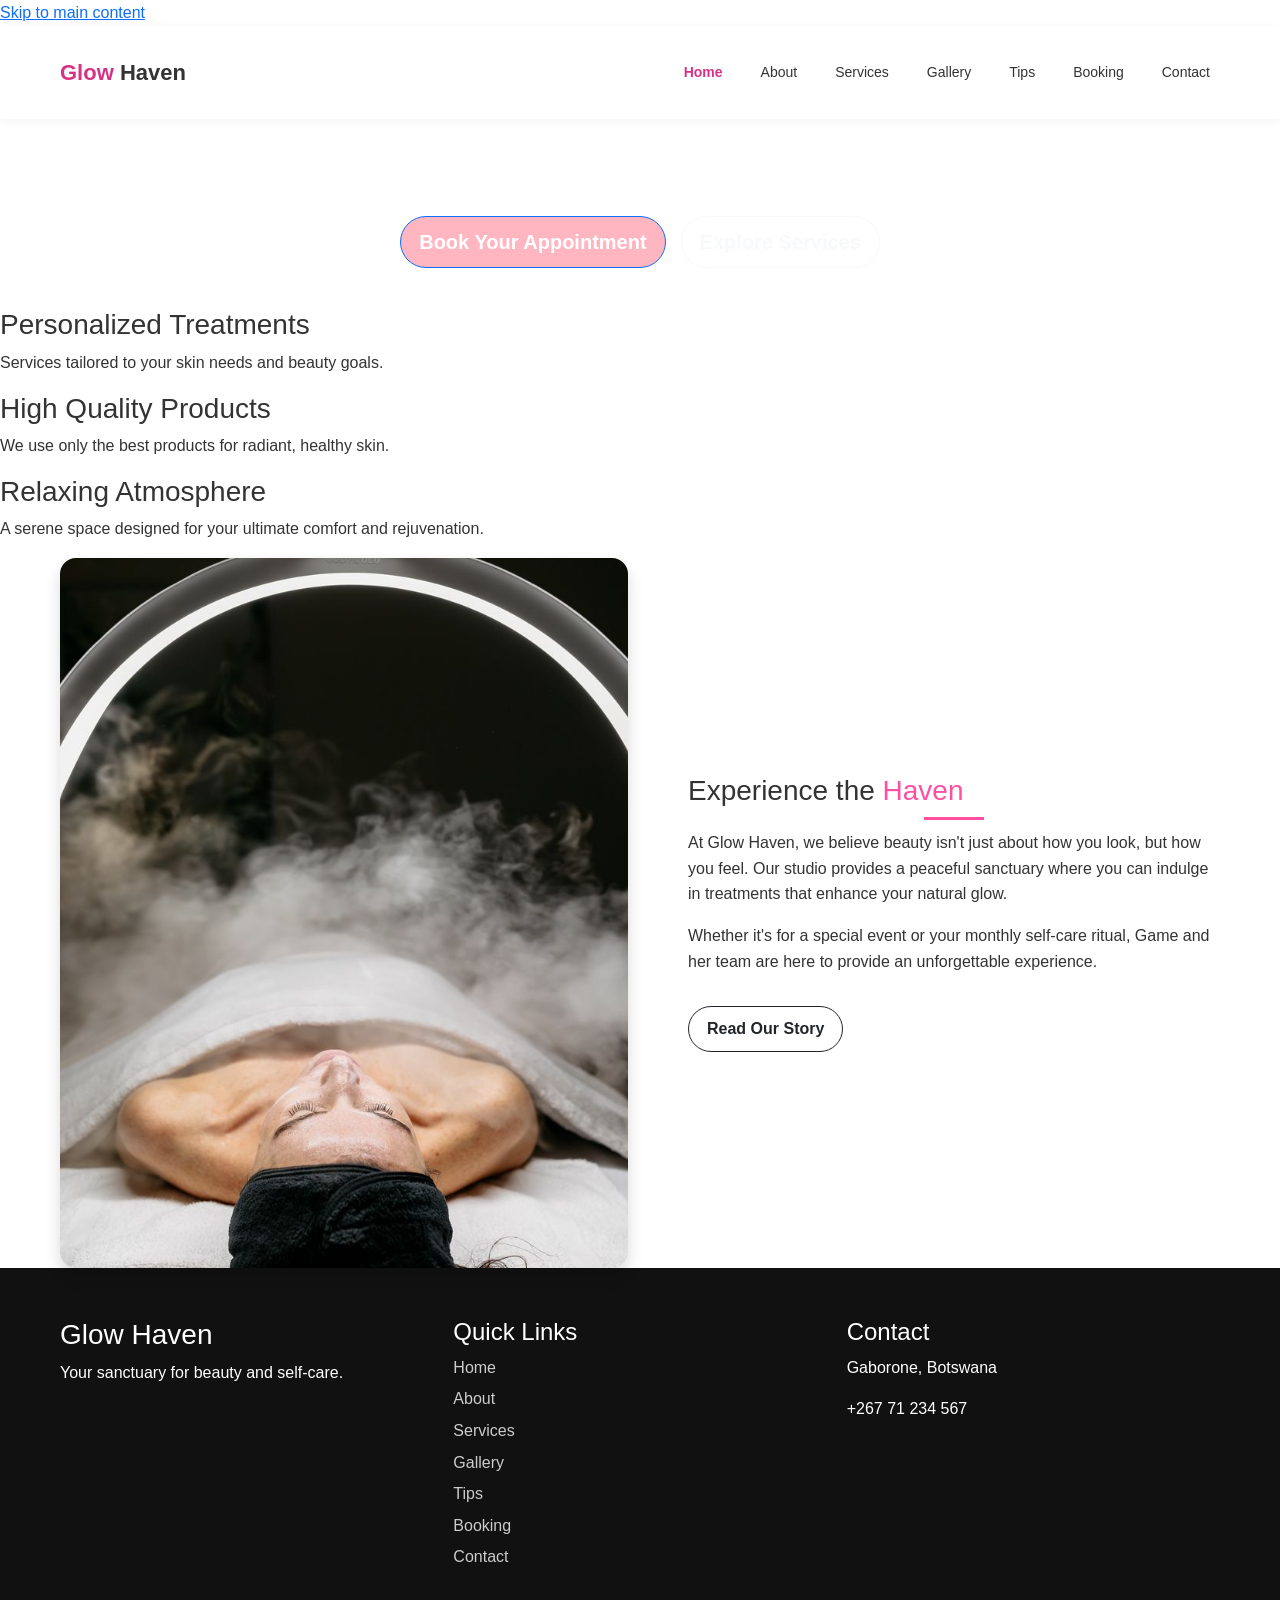
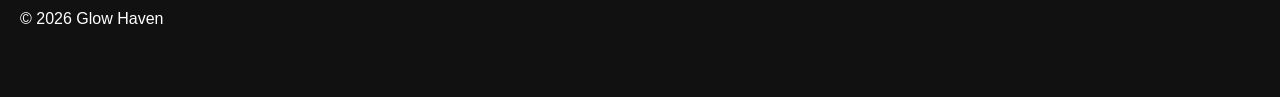
==== commit 4d3d12f9: "Add files via upload" ====
--- a/index.html
+++ b/index.html
@@ -93,7 +93,7 @@
     <div class="row align-items-center">
  
       <div class="col-md-6 mb-4 mb-md-0">
-        <img src="images/beauty.jpeg" alt="Beauty experience" class="img-fluid rounded-4 shadow">
+        <img src="beauty.jpeg" alt="Beauty experience" class="img-fluid rounded-4 shadow">
       </div>
  
       <div class="col-md-6 ps-md-5">
--- a/style.css
+++ b/style.css
@@ -1,916 +1,725 @@
-/* =========================
-   GLOW HAVEN LUXURY STYLE
-========================= */
-
-/* RESET */
-* {
-  margin: 0;
-  padding: 0;
-  box-sizing: border-box;
-}
-
-/* VARIABLES */
+skip-link {
+  position: absolute;
+  top: -48px;
+  left: 0;
+  background: #C2185B;
+  color: #fff;
+  padding: 10px 18px;
+  font-weight: bold;
+  z-index: 9999;
+}
+ 
+.skip-link:focus {
+  top: 0;
+}
+/* =========================
+   GLOW HAVEN GLOBAL STYLE
+   ========================= */
+body {
+  background: red;
+}
 :root {
   --pink: #ff4fa3;
   --dark-pink: #c2185b;
   --light-pink: #ffe4f1;
   --text: #2b2b2b;
+  --white: #ffffff
   --gray: #777;
-  --white: #ffffff;
-  --shadow: 0 10px 30px rgba(0,0,0,0.08);
-
-  --font-main: 'Poppins', sans-serif;
-  --font-head: 'Playfair Display', serif;
-}
-
-/* BODY */
+  --shadow: 0 10px 30px rgba(0, 0, 0, 0.8);
+  --radius: 16px;
+  --font-head: "Poppins", sans-serif;
+  --bg-pale: #fff5f8;
+  --font-body: "Arial", sans-serif;
+}
+ 
+* {
+  margin: 0;
+  padding: 0;
+  box-sizing: border-box;
+}
+ 
 body {
-  font-family: var(--font-main);
+  font-family: var(--font-body);
   color: var(--text);
   background: #fff;
   line-height: 1.6;
 }
-
-/* CONTAINER */
 .container {
-  width: 90%;
   max-width: 1200px;
-  margin: auto;
-}
-
-/* ================= NAVBAR ================= */
+  margin: 0 auto;
+  padding: 0 20px;
+  width: 100%;
+}
+.text-center {
+  text-align: center;
+  margin-bottom: 40px;
+}
+ 
+form {
+  display: flex;
+  flex-direction: column;
+  max-width: 400px;
+  gap: 15px;
+  margin: 20px 0;
+}
+.form-group {
+  display: flex;
+  flex-direction: column;
+  text-align: left;
+}
+ 
+input, textarea {
+  padding: 10px;
+  border: 1px solid #ddd;
+  border-radius: 8px;
+  width: 100%;
+}
+ 
+button {
+  background-color: #ffb6c1;
+  color: white;
+  border: none;
+  padding: 10px;
+  border-radius: 20px;
+  cursor: pointer;
+}
+ 
+/* =========================
+   NAVBAR
+   ========================= */
+ 
 .navbar {
   background: #fff;
-  padding: 15px 0;
   box-shadow: var(--shadow);
   position: sticky;
   top: 0;
   z-index: 1000;
 }
-
+ 
+.navbar .container {
+  display: flex;
+  justify-content: space-between;
+  align-items: center;
+  padding: 14px 20px;
+}
+ 
 .nav-logo {
-  font-family: var(--font-head);
-  font-size: 1.6rem;
+  font-size: 1.5rem;
   font-weight: bold;
+  text-decoration: none;
   color: var(--text);
-  text-decoration: none;
-}
-
+}
+ 
 .nav-logo span {
   color: var(--pink);
 }
-
+ 
 .nav-links {
   display: flex;
-  gap: 20px;
-}
-
+  gap: 18px;
+}
+ 
 .nav-links a {
   text-decoration: none;
   color: var(--text);
   font-weight: 500;
   transition: 0.3s;
 }
-
+ 
 .nav-links a:hover,
-.nav-links .active {
+.nav-links a.active {
   color: var(--pink);
 }
-
-/* HAMBURGER */
+ 
+/* Mobile menu */
 .hamburger {
   display: none;
+  flex-direction: column;
   cursor: pointer;
 }
-
+ 
 .hamburger span {
-  display: block;
+  height: 3px;
   width: 25px;
-  height: 3px;
   background: var(--text);
-  margin: 5px 0;
-}
-
-/* MOBILE MENU */
+  margin: 4px 0;
+  border-radius: 5px;
+}
+ 
 .nav-mobile {
   display: none;
   flex-direction: column;
-  background: #fff;
-  padding: 20px;
-}
-
+  background: white;
+  padding: 15px;
+}
+ 
 .nav-mobile a {
-  margin: 10px 0;
+  padding: 10px 0;
   text-decoration: none;
   color: var(--text);
 }
-
-/* ================= HERO ================= */
-.page-hero {
-  background: linear-gradient(135deg, var(--light-pink), #fff);
-  padding: 80px 0;
-  text-align: center;
-}
-
-.page-hero h1 {
+ 
+/* =========================
+   HERO SECTION
+   ========================= */
+ 
+.hero {
+  background: linear-gradient(135deg, var(--dark-pink), var(--pink));
+  color: white;
+  padding: 100px 20px;
+  position: relative;
+  overflow: hidden;
+}
+ 
+.hero-content {
+  max-width: 800px;
+  margin: 0 auto;
+  text-align: center;
+}
+ 
+.hero h1 {
+  font-size: 3rem;
   font-family: var(--font-head);
-  font-size: 2.5rem;
-}
-
-.page-hero p {
-  color: var(--gray);
-}
-
-.breadcrumb {
+}
+ 
+.hero h1 span {
+  color: #ffe4f1;
+}
+ 
+.hero-tag {
+  display: inline-block;
+  background: rgba(255,255,255,0.2);
+  padding: 6px 12px;
+  border-radius: 20px;
+  margin-bottom: 15px;
   font-size: 0.9rem;
-  margin-bottom: 10px;
-}
-
-.breadcrumb a {
+}
+ 
+.hero p {
+  margin: 15px 0 25px;
+}
+ 
+.hero-buttons {
+  display: flex;
+  justify-content: center;
+  gap: 15px;
+}
+.btn-primary {
+  background-color: #ffb6c1;
+  color: white;
+  padding: 10px 25px;
+  border-radius: 25px;
+  text-decoration: none;
+  font-weight: bold;
+}
+.btn-secondary {
+  background-color: transparent;
+  color: #ffb6c1;
+  border: 2px solid #ffb6c1;
+  padding: 10px 25px;
+  border-radius: 25px;
+  text-decoration: none;
+  font-weight: bold;
+}
+/* decorative circles */
+.hero-circle {
+  position: absolute;
+  border-radius: 50%;
+  background: rgba(255,255,255,0.15);
+}
+ 
+.hero-circle:nth-child(1) {
+  width: 200px;
+  height: 200px;
+  top: 10%;
+  right: 10%;
+}
+ 
+.hero-circle:nth-child(2) {
+  width: 120px;
+  height: 120px;
+  bottom: 15%;
+  left: 10%;
+}
+ 
+.hero-circle:nth-child(3) {
+  width: 80px;
+  height: 80px;
+  bottom: 30%;
+  right: 25%;
+}
+ 
+/* =========================
+   BUTTONS
+   ========================= */
+ 
+.btn {
+  padding: 10px 18px;
+  border-radius: 30px;
+  text-decoration: none;
+  font-weight: 600;
+  display: inline-block;
+  transition: 0.3s;
+}
+ 
+.btn-pink {
+  background: var(--pink);
+  color: white;
+}
+ 
+.btn-pink:hover {
+  background: var(--dark-pink);
+}
+ 
+.btn-outline {
+  border: 2px solid var(--pink);
   color: var(--pink);
-  text-decoration: none;
-}
-
-/* ================= SECTIONS ================= */
+}
+ 
+.btn-outline:hover {
+  background: var(--pink);
+  color: white;
+}
+ 
+.btn-white {
+  background: white;
+  color: var(--pink);
+}
+ 
+/* =========================
+   SECTIONS
+   ========================= */
+ 
 .section-pad {
-  padding: 60px 0;
-}
-
-.bg-pale {
-  background: var(--light-pink);
-}
-
-/* TITLES */
+  padding: 70px 20px;
+}
+ 
 .section-title {
+  font-size: 2.2rem;
   font-family: var(--font-head);
-  font-size: 2rem;
-}
-
+}
+ 
 .section-title span {
   color: var(--pink);
 }
-
-.section-title.left {
-  text-align: left;
-}
-
+ 
 .section-sub {
   color: var(--gray);
   margin-top: 10px;
 }
-
-/* DIVIDER */
+ 
 .divider {
   width: 60px;
   height: 3px;
   background: var(--pink);
   margin: 10px auto;
 }
-
-.divider.left {
-  margin-left: 0;
-}
-
-/* ================= ABOUT ================= */
-.about-two-col {
-  display: flex;
-  gap: 40px;
-  align-items: center;
-}
-
-.about-img {
-  flex: 1;
-  font-size: 5rem;
-  text-align: center;
-}
-
-.about-text {
-  flex: 1;
-}
-
-.hero-tag {
-  background: var(--light-pink);
-  padding: 5px 12px;
-  border-radius: 20px;
-  font-size: 0.8rem;
-  color: var(--dark-pink);
-}
-
-/* ================= CARDS ================= */
-.cards-grid {
-  display: grid;
-  grid-template-columns: repeat(3, 1fr);
-  gap: 20px;
-  margin-top: 30px;
-}
-
-.card {
-  background: #fff;
-  padding: 20px;
-  border-radius: 15px;
-  box-shadow: var(--shadow);
-  transition: 0.3s;
-}
-
-.card:hover {
-  transform: translateY(-5px);
-}
-
-.card.center {
-  text-align: center;
-}
-
-.icon {
-  font-size: 2rem;
-  margin-bottom: 10px;
-}
-
-.card-img {
-  font-size: 3rem;
-  margin-bottom: 10px;
-}
-
-.role {
-  color: var(--pink);
-  font-size: 0.85rem;
-  font-weight: 600;
-}
-
-/* ================= CTA ================= */
-.cta {
-  background: linear-gradient(135deg, var(--dark-pink), var(--pink));
-  color: #fff;
+ 
+service-grid {
+    display: grid;
+    grid-template-columns: repeat(auto-fit, minmax(250px, 1fr));
+    gap: 20px;
+    padding: 20px 0;
+}
+.service-card {
+    background: #ffffff;
+    border-radius: 15px;
+    padding: 25px;
+    box-shadow: 0 4px 6px rgba(0, 0, 0, 0.05);
+    text-align: center;
+    border: 1px solid #fce4ec;
+    transition: transform 0.3s ease;
+}
+.service-card:hover {
+    transform: translateY(-5px);
+    box-shadow: 0 6px 15px rgba(225, 182, 193, 0.3);
+}
+.service-card h3 {
+    margin-bottom: 10px;
+    color: #d81b60;
+}
+ 
+.form-section {
+  background-color: #fff9fa;
   padding: 60px 0;
 }
-
-.cta h2 {
-  font-family: var(--font-head);
-}
-
-.btn {
-  padding: 10px 20px;
-  border-radius: 25px;
-  text-decoration: none;
-  display: inline-block;
-}
-
-.btn-white {
-  background: #fff;
-  color: var(--pink);
-}
-
-/* ================= FOOTER ================= */
-.footer {
-  background: #111;
-  color: #ccc;
-  padding: 40px 0;
-}
-
-.footer-grid {
-  display: grid;
-  grid-template-columns: repeat(3, 1fr);
-  gap: 30px;
-}
-
-.footer a {
-  display: block;
-  color: #ccc;
-  text-decoration: none;
-  margin: 5px 0;
-}
-
-.footer a:hover {
-  color: var(--pink);
-}
-
-.footer-bottom {
-  text-align: center;
-  margin-top: 20px;
-  font-size: 0.9rem;
-}
-
-/* ================= BOOKING FORM ================= */
-
-.form-section {
-  background: #fff;
-}
-
-.form-grid {
-  display: grid;
-  grid-template-columns: repeat(2, 1fr);
-  gap: 20px;
-  margin-top: 20px;
-}
-
-.form-group {
-  display: flex;
-  flex-direction: column;
-}
-
-.form-group.full {
-  grid-column: span 2;
-}
-
-.form-group label {
-  font-weight: 600;
-  margin-bottom: 6px;
-  font-size: 0.9rem;
-}
-
-.form-group label span {
-  color: var(--pink);
-}
-
-.form-group input,
-.form-group select,
-.form-group textarea {
-  padding: 12px 14px;
-  border-radius: 10px;
-  border: 1px solid #ddd;
-  font-family: var(--font-main);
-  transition: 0.3s;
-}
-
-.form-group input:focus,
-.form-group select:focus,
-.form-group textarea:focus {
-  border-color: var(--pink);
-  box-shadow: 0 0 0 3px rgba(255,79,163,0.1);
-  outline: none;
-}
-
-textarea {
-  min-height: 110px;
-  resize: none;
-}
-
-/* BUTTON (matches your luxury theme) */
-.btn-pink {
-  background: var(--pink);
-  color: #fff;
-  border-radius: 25px;
-  padding: 12px 25px;
-  border: none;
-  font-weight: 600;
-  transition: 0.3s;
-}
-
-.btn-pink:hover {
-  background: var(--dark-pink);
-}
-
-/* MESSAGES */
-.error-msg {
-  font-size: 0.75rem;
-  color: red;
-  margin-top: 3px;
-}
-
-.success-msg {
-  display: none;
-  margin-top: 20px;
-  padding: 15px;
-  background: #e6fff0;
-  color: green;
-  border-radius: 10px;
-  font-size: 0.9rem;
-}
-
-/* FORM CARD (the white box styling from your HTML) */
-.form-section .container > div > div {
-  background: #fff;
-  border-radius: 16px;
-  padding: 40px;
-  box-shadow: var(--shadow);
-}
-/* ================= RESPONSIVE ================= */
-@media(max-width: 900px) {
-  .about-two-col {
-    flex-direction: column;
-  }
-
-  .cards-grid {
-    grid-template-columns: 1fr;
-  }
-
-  .nav-links {
-    display: none;
-  }
-
-  .hamburger {
-    display: block;
-  }
-
-  .nav-mobile.active {
-    display: flex;
-  }
-
-  .footer-grid {
-    grid-template-columns: 1fr;
-  }
-}
-:root {
-  --pink: #ff85a2;
-  --dark-text: #333;
-  --light-bg: #fff5f7;
-  --white: #ffffff;
-}
-
-.container {
-  max-width: 1100px;
-  margin: 0 auto;
-  padding: 0 20px;
-}
-
-/* Layout for the two columns */
-.contact-layout {
-  display: grid;
-  grid-template-columns: 1.5fr 1fr;
-  gap: 50px;
-  align-items: start;
-}
-
-/* Form Styling */
 .form-grid {
   display: grid;
   grid-template-columns: 1fr 1fr;
   gap: 20px;
 }
-
+ 
+.form-group {
+  display: flex;
+  flex-direction: column;
+  margin-bottom: 15px;
+}
 .form-group.full {
   grid-column: span 2;
 }
-
+ 
 .form-group label {
-  display: block;
+  color: #333;
+  font-weight: 600;
   margin-bottom: 8px;
-  font-weight: 600;
-}
-
-.form-group input,
-.form-group textarea {
-  width: 100%;
-  padding: 12px;
+}
+ 
+.form-group label span {
+  color: #ff4081;
+}
+ 
+input, select, textarea {
+  padding: 12px 15px;
   border: 1px solid #ddd;
   border-radius: 8px;
   font-family: inherit;
-}
-
+  font-size: 1rem;
+  transition: border-color 0.3s, box-shadow 0.3s;
+}
+input:focus, select:focus, textarea:focus {
+  border-color: #ff4081;
+  box-shadow: 0 0 8px rgba(255, 182, 193, 0.4);
+  outline: none;
+}
+textarea {
+  resize: vertical;
+  min-height: 120px;
+}
+ 
 .btn-pink {
-  background: var(--pink);
-  color: var(--white);
+  background-color: #ffb6c1;
+  color: white;
   border: none;
-  padding: 12px 30px;
-  border-radius: 25px;
+  padding: 14px 30px;
+  border-radius: 30px;
   cursor: pointer;
-  margin-top: 20px;
-  font-weight: 700;
-}
-
-/* Contact Info Card Styling */
-.contact-info-card {
-  background: var(--light-bg);
-  padding: 40px;
-  border-radius: 15px;
-  box-shadow: 0 10px 30px rgba(0, 0, 0, 0.05);
-}
-
-.contact-item {
-  display: flex;
-  gap: 15px;
-  margin-bottom: 25px;
-}
-
-.contact-item .icon {
-  font-size: 24px;
-}
-
-.contact-item h4 {
-  margin: 0 0 5px 0;
-  color: var(--pink);
-}
-
-/* Responsive for Mobile */
+  font-weight: bold;
+  transition: 0.3s ease;
+  display: inline-block;
+  text-align: center;
+}
+ 
+.btn-pink:hover {
+  background-color: #ff8da1;
+  transform: translateY(-2px);
+}
+ 
 @media (max-width: 768px) {
-  .contact-layout {
+  .form-grid{
     grid-template-columns: 1fr;
   }
-
-  .form-grid {
-    grid-template-columns: 1fr;
+}
+ 
+/* =========================
+   STATS
+   ========================= */
+ 
+.stats-bar {
+  background: var(--light-pink);
+  padding: 40px 20px;
+}
+ 
+.stats-bar .container {
+  display: flex;
+  justify-content: space-around;
+  flex-wrap: wrap;
+  text-align: center;
+}
+ 
+.stat-item h3 {
+  color: var(--dark-pink);
+  font-size: 1.8rem;
+}
+ 
+/* =========================
+   CARDS
+   ========================= */
+ 
+.cards-grid {
+  display: grid;
+  grid-template-columns: repeat(auto-fit, minmax(250px, 1fr));
+  gap: 20px;
+  margin-top: 30px;
+}
+ 
+.card {
+  background: white;
+  border-radius: var(--radius);
+  box-shadow: var(--shadow);
+  overflow: hidden;
+  text-align: center;
+  padding: 20px;
+}
+ 
+.card-img {
+  font-size: 3.5rem;
+  display: block;
+  margin: 0 auto 15px;
+  text-align: center;
+}
+ 
+.card-price {
+  font-weight: bold;
+  color: var(--pink);
+  margin: 10px 0
+}
+ 
+/* =========================
+   ABOUT SECTION
+   ========================= */
+ 
+.bg-pale {
+  background: #fff7fb;
+}
+ 
+.about-two-col {
+  display: flex;
+  gap: 30px;
+  align-items: center;
+  flex-wrap: wrap;
+}
+ 
+.about-img {
+  font-size: 5rem;
+  flex: 1;
+  text-align: center;
+}
+ 
+.about-text {
+  flex: 1;
+}
+ 
+img {
+  max-width: 100%;
+  height: auto;
+  display: block;
+  margin: 0 auto;
+  border-radius: 15px;
+}
+ 
+.self-care-section {
+  max-width: 800px;
+  margin: 40px auto;
+  padding: 20px;
+  background-color: #fff9fa;
+  border-radius: 20px;
+  text-align: center;
+}
+.self-care-section h2 {
+  color: #d81b60;
+  margin-bottom: 15px;
+}
+ul {
+  list-style-type: none;
+  padding: 0;
+}
+ 
+li {
+  background: white;
+  margin: 10px 0;
+  padding: 10px;
+  border-radius: 10px;
+  box-shadow: 0 2px 5px rgba(0, 0, 0, 0.5);
+}
+ 
+/* =========================
+   TESTIMONIALS
+   ========================= */
+ 
+.testimonials-grid {
+  display: grid;
+  grid-template-columns: repeat(auto-fit, minmax(250px, 1fr));
+  gap: 20px;
+  margin-top: 30px;
+}
+ 
+.testimonial-card {
+  background: white;
+  padding: 20px;
+  border-radius: var(--radius);
+  box-shadow: var(--shadow);
+}
+ 
+.stars {
+  color: gold;
+  margin-bottom: 10px;
+}
+ 
+/* =========================
+   FOOTER
+   ========================= */
+ 
+.footer {
+  background: #111;
+  color: white;
+  padding: 50px 20px;
+}
+ 
+.footer-grid {
+  display: grid;
+  grid-template-columns: repeat(auto-fit, minmax(200px, 1fr));
+  gap: 20px;
+}
+ 
+.footer a {
+  color: #ccc;
+  text-decoration: none;
+  display: block;
+  margin: 6px 0;
+}
+ 
+.footer-bottom {
+  margin-top: 30px;
+  display: flex;
+  justify-content: space-between;
+  flex-wrap: wrap;
+}
+ 
+ 
+/* =========================
+   RESPONSIVE DESIGN
+   ========================= */
+ 
+@media (max-width: 768px) {
+  .hamburger {
+    display: flex;
   }
-
-  .form-group.full {
-    grid-column: span 1;
+ 
+  .hero h1 {
+    font-size: 2.2rem;
   }
-}
-
-/* Container for the form to keep it centered and professional */
-.form-wrap {
+ 
+  .hero-btns {
+    flex-direction: column;
+  }
+ 
+ 
+  .about-two-col {
+    flex-direction: column;
+    text-align: center;
+  }
+  .nav-mobile.active {
+    display: flex;
+  }
+}
+ 
+/* --- Gallery Link Reset --- */
+.gallery-link {
+    display: block;
+    text-decoration: none;
+    color: inherit;
+}
+ 
+/* --- Gallery Card --- */
+.gallery-item {
     background: #fff;
-    padding: 40px;
     border-radius: 15px;
-    box-shadow: 0 10px 30px rgba(0, 0, 0, 0.05);
-    max-width: 800px;
-    margin: 0 auto;
-}
-
-/* Creating the two-column grid for inputs */
-.form-grid {
-    display: grid;
-    grid-template-columns: 1fr 1fr; /* Two equal columns */
-    gap: 20px;
-    margin-bottom: 25px;
-}
-
-/* Ensuring certain fields (like textareas) take up both columns */
-.form-group.full {
-    grid-column: span 2;
-}
-
-/* Styling the inputs to match the Glow Haven aesthetic */
-.form-group label {
-    display: block;
+    overflow: hidden;
+    box-shadow: 0 4px 15px rgba(0,0,0,0.05);
+    transition: transform 0.35s ease, box-shadow 0.35s ease;
+}
+ 
+/* Hover effect */
+.gallery-item:hover {
+    transform: translateY(-10px);
+    box-shadow: 0 12px 30px rgba(255, 133, 162, 0.25);
+}
+ 
+/* --- Info Section --- */
+.gallery-info {
+    padding: 20px;
+    border-top: 1px solid #f5f5f5;
+    background: #fff;
+}
+ 
+.gallery-info h3 {
+    font-size: 1.2rem;
+    font-weight: 600;
+    color: #333;
     margin-bottom: 8px;
-    font-weight: 600;
-    font-size: 0.9rem;
-}
-
-.form-group input,
-.form-group select,
-.form-group textarea {
-    width: 100%;
-    padding: 12px 15px;
-    border: 1px solid #ececec;
-    border-radius: 8px;
-    background-color: #fdfdfd;
-    transition: border-color 0.3s ease, box-shadow 0.3s ease;
-}
-
-/* Focus styling for all form elements */
-.form-group input:focus,
-.form-group select:focus,
-.form-group textarea:focus {
-    border-color: var(--pink);
-    outline: none;
-    box-shadow: 0 0 0 3px rgba(255, 133, 162, 0.15);
-}
-
-/* Pink Button Style */
-.btn-pink {
-    background-color: #ff85a2; /* Glow Haven Pink */
-    color: white;
-    padding: 14px 30px;
-    border: none;
-    border-radius: 50px;
-    font-weight: bold;
-    cursor: pointer;
-    transition: transform 0.2s, background-color 0.2s;
-}
-
-.btn-pink:hover {
-    transform: translateY(-2px);
-    background-color: #f07491;
-}
-
-/* Responsive: Switch to 1 column on mobile */
-@media (max-width: 600px) {
-    .form-grid {
-        grid-template-columns: 1fr;
-    }
-
-    .form-group.full {
-        grid-column: span 1;
-    }
-}
-
-/* =========================
-   CARD GRID CONTAINER
-   ========================= */
-.cards-grid {
-    display: grid;
-    grid-template-columns: repeat(auto-fit, minmax(300px, 1fr));
-    gap: 30px;
-    padding-top: 20px;
-}
-
-/* =========================
-   INDIVIDUAL CARD
-   ========================= */
-.card {
-    background-color: #ffffff;
-    border-radius: 15px;
-    padding: 35px;
-    text-align: center;
-    box-shadow: 0 10px 30px rgba(0, 0, 0, 0.05);
-    transition: transform 0.3s ease, box-shadow 0.3s ease;
-}
-
-/* Hover effect */
-.card:hover {
-    transform: translateY(-10px);
-    box-shadow: 0 15px 35px rgba(0, 0, 0, 0.1);
-}
-
-/* =========================
-   CARD ICON
-   ========================= */
-.card-icon {
-    font-size: 3rem;
-    margin-bottom: 20px;
-    display: block;
-}
-
-/* =========================
-   PRICE TAG
-   ========================= */
-.price {
-    font-weight: 700;
-    color: #ff85a2; /* Glow Haven Pink */
-    margin: 20px 0;
-    font-size: 1.1rem;
-}
- /* =========================
-    CTA BANNER
-    ========================= */
-.cta-banner {
-    background-color: var(--pink); /* Brand color */
-    padding: 60px 0;
-    color: #ffffff;
-    text-align: center;
-}
-
-/* CTA Title */
-.cta-banner h2 {
-    font-size: 2.2rem;
-    margin-bottom: 15px;
-}
-
-/* CTA Text */
-.cta-banner p {
-    font-size: 1.1rem;
-    margin-bottom: 30px;
-    max-width: 700px;
-    margin-left: auto;
-    margin-right: auto;
+    transition: color 0.3s ease;
+}
+ 
+.gallery-info p {
+    font-size: 0.95rem;
+    color: #777;
     line-height: 1.6;
-}
-
-/* CTA Button Container */
-.cta-buttons {
-    display: flex;
-    justify-content: center;
-    gap: 15px;
-    flex-wrap: wrap;
-}
-
-/* =========================
-   BUTTON STYLES
-   ========================= */
-
-/* White Button */
-.btn-white {
-    background-color: #ffffff;
+    margin: 0;
+}
+ 
+/* Hover text highlight */
+.gallery-item:hover .gallery-info h3 {
     color: var(--pink);
-    padding: 12px 25px;
-    border-radius: 25px;
-    text-decoration: none;
-    font-weight: 600;
-    transition: all 0.3s ease;
-}
-
-.btn-white:hover {
-    background-color: #f0f0f0;
-    transform: translateY(-2px);
-}
-
-/* Dark Button */
-.btn-dark {
-    background-color: #333333;
-    color: #ffffff;
-    padding: 12px 25px;
-    border-radius: 25px;
-    text-decoration: none;
-    font-weight: 600;
-    transition: all 0.3s ease;
-}
-
-.btn-dark:hover {
-    background-color: #000000;
-    transform: translateY(-2px);
-}
-
-/* =========================
-   RESPONSIVE DESIGN
-   ========================= */
-@media (max-width: 480px) {
-    .cta-buttons {
-        flex-direction: column;
-        align-items: center;
-    }
-
-    .cta-buttons a {
-        width: 100%;
-        max-width: 250px;
-        text-align: center;
-    }
-}
-/* =========================
-   GLOBAL VARIABLES
-   ========================= */
-:root {
-    --pink: #ff85a2;
-    --bg-pale: #fff5f7;
-    --text-dark: #333333;
-    --text-muted: #777777;
-    --transition: 0.3s ease;
-}
-
-/* =========================
-   LAYOUT HELPERS
-   ========================= */
+}
+/* ===== BASE RESET ===== */
+* {
+  margin: 0;
+  padding: 0;
+  box-sizing: border-box;
+}
+ 
+body {
+  font-family: Arial, sans-serif;
+  background: #fff;
+  color: #333;
+}
+ 
+/* ===== NAVBAR ===== */
+.navbar {
+  background: #fff;
+  padding: 15px 0;
+  box-shadow: 0 2px 10px rgba(0,0,0,0.05);
+}
+ 
+.navbar .container {
+  display: flex;
+  justify-content: space-between;
+  align-items: center;
+}
+ 
+.nav-logo {
+  font-size: 22px;
+  font-weight: bold;
+  text-decoration: none;
+  color: #d63384;
+}
+ 
+.nav-logo span {
+  color: #333;
+}
+ 
+.nav-links a {
+  margin: 0 10px;
+  text-decoration: none;
+  color: #333;
+  font-size: 14px;
+}
+ 
+.nav-links a.active {
+  color: #d63384;
+  font-weight: bold;
+}
+ 
+/* ===== HERO ===== */
+.page-hero {
+  background: linear-gradient(135deg, #f8c8dc, #ffe3ec);
+  padding: 60px 20px;
+  text-align: center;
+}
+ 
+.page-hero h1 {
+  font-size: 40px;
+  color: #333;
+}
+ 
+/* ===== SECTION ===== */
 .section-pad {
-    padding: 80px 0;
-}
-
-.bg-pale {
-    background-color: var(--bg-pale);
-}
-
-.text-center {
-    text-align: center;
-}
-
-.divider {
-    width: 60px;
-    height: 3px;
-    background-color: var(--pink);
-    margin: 0 auto 40px;
-}
-
-/* =========================
-   TESTIMONIALS GRID
-   ========================= */
-.testi-grid {
-    display: grid;
-    grid-template-columns: repeat(auto-fit, minmax(300px, 1fr));
-    gap: 30px;
-    margin-top: 40px;
-}
-
-/* Testimonial Card */
-.testi-card {
-    background-color: #ffffff;
-    padding: 40px;
-    border-radius: 20px;
-    box-shadow: 0 10px 30px rgba(0, 0, 0, 0.05);
-    text-align: center;
-    transition: var(--transition);
-}
-
-.testi-card:hover {
-    transform: translateY(-10px);
-}
-
-/* Stars */
-.stars {
-    color: #ffb400;
-    font-size: 1.2rem;
-    margin-bottom: 15px;
-}
-
-/* Author Section */
-.testi-author {
-    margin-top: 20px;
-    display: flex;
-    flex-direction: column;
-    align-items: center;
-}
-
-.testi-avatar {
-    font-size: 2.5rem;
-    margin-bottom: 10px;
-}
-
-.testi-name {
-    font-weight: bold;
-    color: var(--text-dark);
-}
-
-.testi-role {
-    font-size: 0.85rem;
-    color: var(--text-muted);
-}
-
-/* =========================
-   CTA BANNER
-   ========================= */
-.cta-banner {
-    background-color: var(--pink);
-    color: #ffffff;
-    padding: 60px 0;
-    text-align: center;
-}
-
-.cta-banner h2 {
-    font-size: 2.5rem;
-    margin-bottom: 20px;
-    font-style: italic;
-}
-
-/* CTA Button */
-.btn-white {
-    background-color: #ffffff;
-    color: var(--pink);
-    padding: 12px 30px;
-    border-radius: 30px;
-    text-decoration: none;
-    font-weight: 700;
-    transition: var(--transition);
-}
-
-.btn-white:hover {
-    opacity: 0.9;
-}
-
-/* =========================
-   RESPONSIVE DESIGN
-   ========================= */
-@media (max-width: 768px) {
-    .testi-grid {
-        grid-template-columns: 1fr;
-    }
-
-    .cta-banner h2 {
-        font-size: 2rem;
-    }
-}
-/* =========================
-   Gallery Layout
-   ========================= */
-.gallery-grid {
-    display: grid;
-    grid-template-columns: repeat(auto-fit, minmax(280px, 1fr));
-    gap: 20px;
-}
-
-.gallery-img-wrapper {
-    position: relative;
-    height: 300px;
-    overflow: hidden;
-    border-radius: 15px;
-}
-
-.gallery-img-wrapper img {
-    width: 100%;
-    height: 100%;
-    object-fit: cover;
-    transition: transform 0.5s ease;
-}
-
-/* =========================
-   Hover Overlay Effect
-   ========================= */
-.img-overlay {
-    position: absolute;
-    top: 0;
-    left: 0;
-    width: 100%;
-    height: 100%;
-    background: rgba(255, 133, 162, 0.7); /* Glow Pink Overlay */
-    display: flex;
-    align-items: center;
-    justify-content: center;
-    opacity: 0;
-    transition: opacity 0.3s ease;
-}
-
-.img-overlay span {
-    color: white;
-    font-size: 1.2rem;
-    font-weight: bold;
-    padding: 10px 20px;
-    border: 2px solid white;
-}
-
-/* Hover Effects */
-.gallery-img-wrapper:hover img {
-    transform: scale(1.1);
-}
-
-.gallery-img-wrapper:hover .img-overlay {
-    opacity: 1;
-}
-
-/* =========================
-   CTA Styles (Matching Home Page)
-   ========================= */
-.btn-contact {
-    color: #888;
-    text-decoration: none;
-    font-weight: 500;
-}
-
-.btn-contact:hover {
-    color: var(--pink);
-}+  padding: 60px 20px;
+}
+ 
+.section-title {
+  font-size: 28px;
+}
+ 
+.section-title span {
+  color
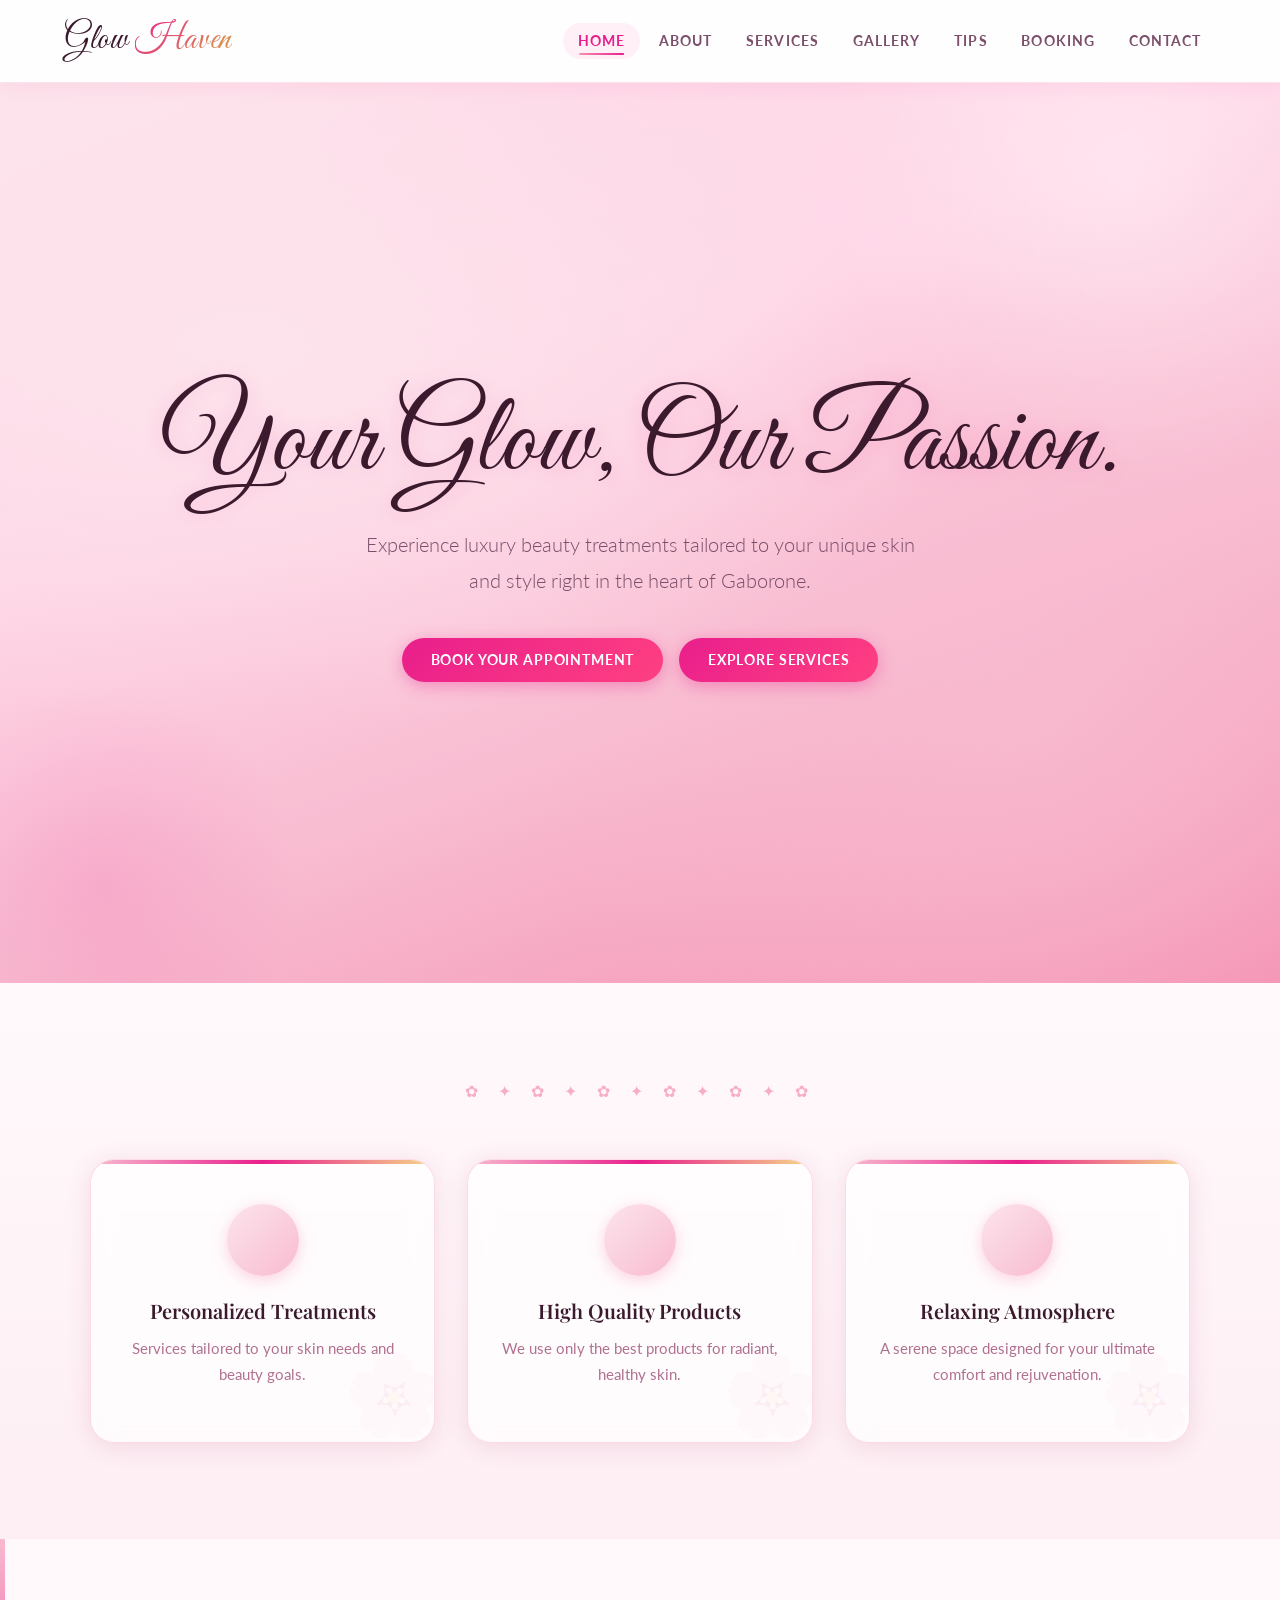
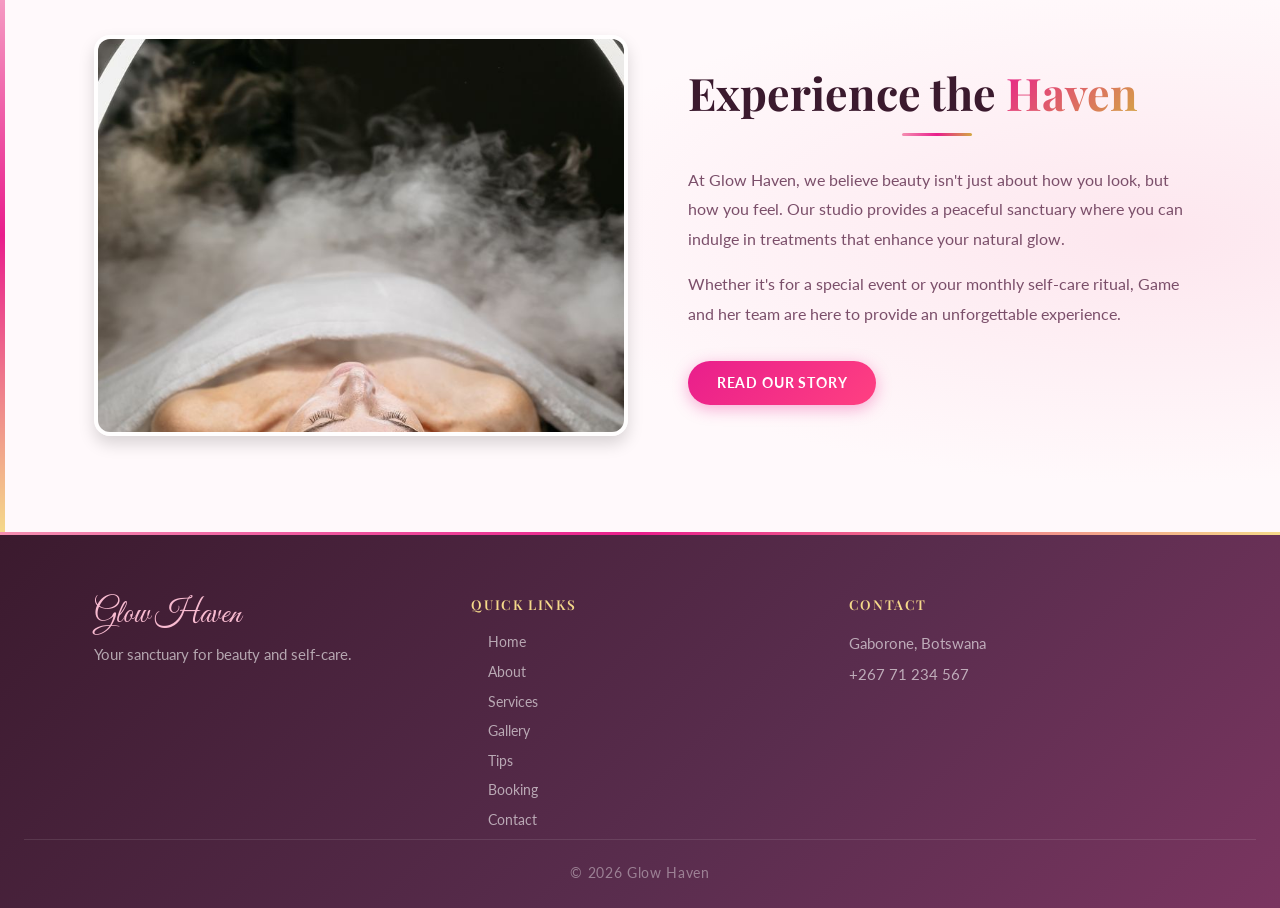
==== commit d25590a4: "Add files via upload" ====
--- a/index.html
+++ b/index.html
@@ -10,12 +10,12 @@
   <link rel="stylesheet" href="https://cdnjs.cloudflare.com/ajax/libs/bootstrap/5.3.0/css/bootstrap.min.css">
  
   <!-- Custom CSS -->
-  <link rel="stylesheet" href="style.css">
+  <link rel="stylesheet" href="style2.css">
 </head>
  
 <body>
-  <a href="#main-content" class="skip-link">Skip to main content</a>
-  <main id="main-content"> 
+  <!-- <a href="#main-content" class="skip-link">Skip to main content</a> -->
+<main id="main-content"> 
  
 <!-- NAVBAR -->
 <nav class="navbar">
@@ -61,7 +61,7 @@
  
     <div class="feature-card">
       <div class="icon"
-      <i class="fas fa spa"></i>
+      <i class="fas fa-spa"></i>
         </div>
        <h3>Personalized Treatments</h3>
        <P>Services tailored to your skin needs and beauty goals.</P>
@@ -88,7 +88,7 @@
 </section>
  
 <!-- ABOUT PREVIEW -->
-<section class="style="background:red; border: 2px solid #ccc;">
+<section class="about-preview">
   <div class="container">
     <div class="row align-items-center">
  
--- a/style2.css
+++ b/style2.css
@@ -0,0 +1,1338 @@
+/* ============================================================
+   GLOW HAVEN – Beauty & Wellness Studio
+   Aesthetic: Romantic Bloom — soft pinks, blush petals, 
+   gold shimmer, delicate curves & feminine elegance
+   ============================================================ */
+
+/* ── Google Fonts ── */
+@import url('https://fonts.googleapis.com/css2?family=Playfair+Display:ital,wght@0,400;0,600;0,700;1,400&family=Lato:wght@300;400;700&family=Great+Vibes&display=swap');
+
+/* ── CSS Variables ── */
+:root {
+  --pink-blush:     #fce4ec;
+  --pink-soft:      #f8bbd0;
+  --pink-mid:       #f48fb1;
+  --pink-deep:      #e91e8c;
+  --pink-rose:      #ff4081;
+  --pink-petal:     #ffd6e7;
+  --gold:           #d4a843;
+  --gold-light:     #f5d98a;
+  --white:          #ffffff;
+  --cream:          #fff9fb;
+  --text-dark:      #3b1a2e;
+  --text-mid:       #7b4f6a;
+  --text-light:     #b07090;
+
+  --font-display:   'Playfair Display', Georgia, serif;
+  --font-script:    'Great Vibes', cursive;
+  --font-body:      'Lato', sans-serif;
+
+  --radius-lg:      24px;
+  --radius-pill:    999px;
+  --shadow-soft:    0 8px 32px rgba(233, 30, 140, 0.12);
+  --shadow-card:    0 4px 24px rgba(180, 60, 120, 0.14);
+  --transition:     all 0.35s cubic-bezier(0.4, 0, 0.2, 1);
+}
+
+/* ── Reset & Base ── */
+*, *::before, *::after { box-sizing: border-box; margin: 0; padding: 0; }
+
+html { scroll-behavior: smooth; }
+
+body {
+  font-family: var(--font-body);
+  background-color: var(--cream);
+  color: var(--text-dark);
+  overflow-x: hidden;
+  cursor: url("data:image/svg+xml,%3Csvg xmlns='http://www.w3.org/2000/svg' width='24' height='24' viewBox='0 0 24 24'%3E%3Ccircle cx='12' cy='12' r='5' fill='%23f48fb1' opacity='0.7'/%3E%3C/svg%3E") 12 12, auto;
+}
+
+/* Floating petal animation keyframes */
+@keyframes floatUp {
+  0%   { transform: translateY(0) rotate(0deg);   opacity: 0.7; }
+  100% { transform: translateY(-110vh) rotate(360deg); opacity: 0; }
+}
+@keyframes shimmer {
+  0%   { background-position: -200% center; }
+  100% { background-position:  200% center; }
+}
+@keyframes fadeSlideUp {
+  from { opacity: 0; transform: translateY(30px); }
+  to   { opacity: 1; transform: translateY(0); }
+}
+@keyframes pulseGlow {
+  0%, 100% { box-shadow: 0 0 0 0 rgba(244, 143, 177, 0.5); }
+  50%       { box-shadow: 0 0 0 14px rgba(244, 143, 177, 0); }
+}
+@keyframes heartbeat {
+  0%, 100% { transform: scale(1); }
+  14%       { transform: scale(1.12); }
+  28%       { transform: scale(1); }
+  42%       { transform: scale(1.08); }
+  70%       { transform: scale(1); }
+}
+@keyframes sparkle {
+  0%, 100% { opacity: 1; transform: scale(1) rotate(0deg); }
+  50%       { opacity: 0.6; transform: scale(1.3) rotate(20deg); }
+}
+
+/* ── Skip Link ── */
+.skip-link {
+  position: absolute;
+  top: -100px;
+  left: 1rem;
+  background: var(--pink-deep);
+  color: var(--white);
+  padding: 0.5rem 1rem;
+  border-radius: var(--radius-pill);
+  font-family: var(--font-body);
+  z-index: 9999;
+  transition: top 0.3s;
+}
+.skip-link:focus { top: 1rem; }
+
+/* ══════════════════════════════
+   NAVBAR
+══════════════════════════════ */
+.navbar {
+  position: sticky;
+  top: 0;
+  z-index: 1000;
+  background: rgba(255, 255, 255, 0.82);
+  backdrop-filter: blur(16px);
+  -webkit-backdrop-filter: blur(16px);
+  border-bottom: 1px solid rgba(244, 143, 177, 0.25);
+  padding: 0.9rem 0;
+  box-shadow: 0 2px 20px rgba(233, 30, 140, 0.08);
+}
+
+.navbar .container {
+  height: 100%;
+  max-width: 1200px;
+  margin: 0 auto;
+  padding: 0 1.5rem;
+  display: flex;
+  align-items: center;
+  justify-content: space-between;
+}
+
+.nav-logo {
+  font-family: var(--font-script);
+  font-size: 2.2rem;
+  color: var(--text-dark);
+  text-decoration: none;
+  letter-spacing: 0.02em;
+  transition: var(--transition);
+}
+.nav-logo span {
+  background: linear-gradient(135deg, var(--pink-deep), var(--gold));
+  -webkit-background-clip: text;
+  -webkit-text-fill-color: transparent;
+  background-clip: text;
+}
+.nav-logo:hover { transform: scale(1.04); }
+
+.nav-links {
+  display: flex;
+  gap: 0.3rem;
+  align-items: center;
+}
+
+.nav-links a {
+  font-family: var(--font-body);
+  font-size: 0.88rem;
+  font-weight: 700;
+  letter-spacing: 0.08em;
+  text-transform: uppercase;
+  color: var(--text-mid);
+  text-decoration: none;
+  padding: 0.45rem 0.9rem;
+  border-radius: var(--radius-pill);
+  position: relative;
+  transition: var(--transition);
+}
+
+.nav-links a::after {
+  content: '';
+  position: absolute;
+  bottom: 4px;
+  left: 50%;
+  transform: translateX(-50%) scaleX(0);
+  width: 60%;
+  height: 2px;
+  background: linear-gradient(90deg, var(--pink-mid), var(--pink-deep));
+  border-radius: 2px;
+  transition: transform 0.3s ease;
+}
+
+.nav-links a:hover,
+.nav-links a.active {
+  color: var(--pink-deep);
+  background: rgba(244, 143, 177, 0.12);
+}
+.nav-links a:hover::after,
+.nav-links a.active::after { transform: translateX(-50%) scaleX(1); }
+
+/* Hamburger */
+.hamburger {
+  display: none;
+  flex-direction: column;
+  gap: 5px;
+  cursor: pointer;
+  padding: 6px;
+}
+.hamburger span {
+  display: block;
+  width: 26px;
+  height: 2px;
+  background: var(--pink-deep);
+  border-radius: 2px;
+  transition: var(--transition);
+}
+
+/* ══════════════════════════════
+   HERO SECTION
+══════════════════════════════ */
+.hero-main {
+  position: relative;
+  min-height: 100vh;
+  display: flex;
+  align-items: center;
+  justify-content: center;
+  overflow: hidden;
+
+  /* Layered gradient: romantic bloom */
+  background:
+    radial-gradient(ellipse 80% 60% at 20% 30%, rgba(252, 228, 236, 0.9) 0%, transparent 70%),
+    radial-gradient(ellipse 60% 80% at 80% 70%, rgba(248, 187, 208, 0.8) 0%, transparent 65%),
+    radial-gradient(ellipse 50% 50% at 50% 0%,  rgba(255, 214, 231, 0.6) 0%, transparent 60%),
+    linear-gradient(160deg, #fce4ec 0%, #ffd6e7 35%, #f8bbd0 65%, #f48fb1 100%);
+}
+
+/* Decorative circles */
+.hero-main::before,
+.hero-main::after {
+  content: '';
+  position: absolute;
+  border-radius: 50%;
+  pointer-events: none;
+}
+.hero-main::before {
+  width: 600px; height: 600px;
+  background: radial-gradient(circle, rgba(255,255,255,0.35) 0%, transparent 70%);
+  top: -200px; right: -150px;
+  animation: heartbeat 4s ease-in-out infinite;
+}
+.hero-main::after {
+  width: 400px; height: 400px;
+  background: radial-gradient(circle, rgba(233,30,140,0.12) 0%, transparent 70%);
+  bottom: -100px; left: -100px;
+}
+
+/* Floating petals */
+.hero-main .petal {
+  position: absolute;
+  font-size: 1.4rem;
+  opacity: 0.6;
+  animation: floatUp linear infinite;
+  pointer-events: none;
+}
+
+.hero-main .container {
+  position: relative;
+  z-index: 2;
+  animation: fadeSlideUp 1s ease both;
+}
+
+.hero-title {
+  font-family: var(--font-script);
+  font-size: clamp(3.5rem, 9vw, 7rem);
+  color: var(--text-dark);
+  line-height: 1.1;
+  margin-bottom: 1.2rem;
+  text-shadow: 0 2px 20px rgba(233,30,140,0.15);
+  animation: fadeSlideUp 1s 0.2s ease both;
+}
+
+.hero-text {
+  font-family: var(--font-body);
+  font-size: clamp(1rem, 2.5vw, 1.25rem);
+  font-weight: 300;
+  color: var(--text-mid);
+  max-width: 560px;
+  margin: 0 auto 2.5rem;
+  line-height: 1.8;
+  animation: fadeSlideUp 1s 0.4s ease both;
+}
+
+.hero-buttons {
+  display: flex;
+  gap: 1rem;
+  justify-content: center;
+  flex-wrap: wrap;
+  animation: fadeSlideUp 1s 0.6s ease both;
+}
+
+/* ── Buttons ── */
+.btn-primary,
+a.btn-primary {
+  background: linear-gradient(135deg, var(--pink-deep) 0%, var(--pink-rose) 100%);
+  color: var(--white) !important;
+  border: none;
+  border-radius: var(--radius-pill);
+  padding: 0.85rem 2.2rem;
+  font-family: var(--font-body);
+  font-size: 0.92rem;
+  font-weight: 700;
+  letter-spacing: 0.06em;
+  text-transform: uppercase;
+  text-decoration: none;
+  cursor: pointer;
+  position: relative;
+  overflow: hidden;
+  transition: var(--transition);
+  animation: pulseGlow 2.5s infinite;
+  box-shadow: 0 4px 20px rgba(233, 30, 140, 0.4);
+}
+.btn-primary::before,
+a.btn-primary::before {
+  content: '';
+  position: absolute;
+  top: 0; left: -100%;
+  width: 100%; height: 100%;
+  background: linear-gradient(90deg, transparent, rgba(255,255,255,0.3), transparent);
+  transition: left 0.5s;
+}
+.btn-primary:hover::before,
+a.btn-primary:hover::before { left: 100%; }
+.btn-primary:hover,
+a.btn-primary:hover {
+  transform: translateY(-3px) scale(1.03);
+  box-shadow: 0 8px 30px rgba(233, 30, 140, 0.5);
+}
+
+.btn-outline-light,
+a.btn-outline-light {
+  background: rgba(255,255,255,0.25);
+  color: var(--text-dark) !important;
+  border: 2px solid rgba(255,255,255,0.7);
+  border-radius: var(--radius-pill);
+  padding: 0.83rem 2.2rem;
+  font-family: var(--font-body);
+  font-size: 0.92rem;
+  font-weight: 700;
+  letter-spacing: 0.06em;
+  text-transform: uppercase;
+  text-decoration: none;
+  cursor: pointer;
+  backdrop-filter: blur(8px);
+  transition: var(--transition);
+}
+.btn-outline-light:hover,
+a.btn-outline-light:hover {
+  background: rgba(255,255,255,0.55);
+  transform: translateY(-3px);
+  box-shadow: var(--shadow-soft);
+}
+
+.btn-outline-dark,
+a.btn-outline-dark {
+  background: transparent;
+  color: var(--pink-deep) !important;
+  border: 2px solid var(--pink-deep);
+  border-radius: var(--radius-pill);
+  padding: 0.75rem 2rem;
+  font-family: var(--font-body);
+  font-size: 0.9rem;
+  font-weight: 700;
+  letter-spacing: 0.06em;
+  text-transform: uppercase;
+  text-decoration: none;
+  cursor: pointer;
+  transition: var(--transition);
+}
+.btn-outline-dark:hover,
+a.btn-outline-dark:hover {
+  background: var(--pink-deep);
+  color: var(--white) !important;
+  transform: translateY(-3px);
+  box-shadow: 0 6px 24px rgba(233, 30, 140, 0.35);
+}
+
+/* ══════════════════════════════
+   FEATURES SECTION
+══════════════════════════════ */
+.features {
+  padding: 6rem 1.5rem;
+  position: relative;
+  background:
+    linear-gradient(180deg, var(--cream) 0%, rgba(252,228,236,0.5) 100%);
+}
+
+/* Decorative top border */
+.features::before {
+  content: '✿ ✦ ✿ ✦ ✿ ✦ ✿ ✦ ✿ ✦ ✿';
+  display: block;
+  text-align: center;
+  font-size: 1rem;
+  color: var(--pink-mid);
+  letter-spacing: 0.5em;
+  margin-bottom: 3.5rem;
+  opacity: 0.7;
+}
+
+.features-container {
+  display: grid;
+  grid-template-columns: repeat(auto-fit, minmax(260px, 1fr));
+  gap: 2rem;
+  max-width: 1100px;
+  margin: 0 auto;
+}
+
+.feature-card {
+  background: rgba(255, 255, 255, 0.75);
+  backdrop-filter: blur(12px);
+  border: 1px solid rgba(244, 143, 177, 0.3);
+  border-radius: var(--radius-lg);
+  padding: 2.8rem 2rem 2.4rem;
+  text-align: center;
+  position: relative;
+  overflow: hidden;
+  box-shadow: var(--shadow-card);
+  transition: var(--transition);
+  animation: fadeSlideUp 0.8s ease both;
+}
+
+/* Pink top accent bar */
+.feature-card::before {
+  content: '';
+  position: absolute;
+  top: 0; left: 0; right: 0;
+  height: 4px;
+  background: linear-gradient(90deg, var(--pink-soft), var(--pink-deep), var(--gold-light));
+}
+
+/* Soft petal background watermark */
+.feature-card::after {
+  content: '🌸';
+  position: absolute;
+  bottom: -10px; right: -10px;
+  font-size: 5rem;
+  opacity: 0.06;
+  pointer-events: none;
+}
+
+.feature-card:hover {
+  transform: translateY(-10px) scale(1.02);
+  box-shadow: 0 20px 50px rgba(233, 30, 140, 0.2);
+  border-color: rgba(244, 143, 177, 0.6);
+}
+
+.feature-card .icon {
+  width: 72px; height: 72px;
+  border-radius: 50%;
+  background: linear-gradient(135deg, var(--pink-blush), var(--pink-soft));
+  display: flex;
+  align-items: center;
+  justify-content: center;
+  margin: 0 auto 1.4rem;
+  font-size: 1.8rem;
+  color: var(--pink-deep);
+  box-shadow: 0 4px 16px rgba(244, 143, 177, 0.4);
+  transition: var(--transition);
+  animation: sparkle 3s ease-in-out infinite;
+}
+
+.feature-card:hover .icon {
+  background: linear-gradient(135deg, var(--pink-mid), var(--pink-deep));
+  color: var(--white);
+  transform: rotate(10deg) scale(1.1);
+  box-shadow: 0 6px 24px rgba(233, 30, 140, 0.45);
+}
+
+.feature-card h3 {
+  font-family: var(--font-display);
+  font-size: 1.25rem;
+  font-weight: 600;
+  color: var(--text-dark);
+  margin-bottom: 0.75rem;
+}
+
+.feature-card p {
+  font-size: 0.95rem;
+  color: var(--text-light);
+  line-height: 1.75;
+}
+
+/* ══════════════════════════════
+   ABOUT PREVIEW
+══════════════════════════════ */
+.about-preview {
+  padding: 6rem 0;
+  background:
+    radial-gradient(ellipse 70% 60% at 90% 50%, rgba(248,187,208,0.3) 0%, transparent 70%),
+    var(--cream);
+  position: relative;
+}
+
+.about-preview::before {
+  content: '';
+  position: absolute;
+  left: 0; top: 0; bottom: 0;
+  width: 5px;
+  background: linear-gradient(180deg, var(--pink-soft), var(--pink-deep), var(--gold-light));
+}
+
+.about-preview img {
+  border-radius: var(--radius-lg);
+  box-shadow: 0 16px 50px rgba(233, 30, 140, 0.2);
+  border: 4px solid rgba(255,255,255,0.8);
+  transition: var(--transition);
+  width: 100%;
+  object-fit: cover;
+  aspect-ratio: 4/3;
+}
+.about-preview img:hover {
+  transform: scale(1.02) rotate(0.5deg);
+  box-shadow: 0 24px 60px rgba(233, 30, 140, 0.28);
+}
+
+.section-title {
+  font-family: var(--font-display);
+  font-size: clamp(2rem, 5vw, 2.8rem);
+  font-weight: 700;
+  color: var(--text-dark);
+  line-height: 1.2;
+  margin-bottom: 0.6rem;
+}
+.section-title span {
+  background: linear-gradient(135deg, var(--pink-deep), var(--gold));
+  -webkit-background-clip: text;
+  -webkit-text-fill-color: transparent;
+  background-clip: text;
+}
+
+.divider {
+  width: 70px;
+  height: 3px;
+  background: linear-gradient(90deg, var(--pink-mid), var(--pink-deep), var(--gold));
+  border-radius: 3px;
+  margin: 1rem 0 1.6rem;
+}
+
+.about-preview p {
+  font-size: 1rem;
+  line-height: 1.85;
+  color: var(--text-mid);
+  margin-bottom: 1rem;
+}
+
+/* ══════════════════════════════
+   FOOTER
+══════════════════════════════ */
+.footer {
+  background: linear-gradient(135deg, #3b1a2e 0%, #5a2d4e 60%, #7a3560 100%);
+  color: rgba(255,255,255,0.85);
+  padding: 4rem 1.5rem 0;
+  position: relative;
+  overflow: hidden;
+}
+
+/* Footer shimmer overlay */
+.footer::before {
+  content: '';
+  position: absolute;
+  top: 0; left: 0; right: 0;
+  height: 3px;
+  background: linear-gradient(90deg, var(--pink-mid), var(--pink-deep), var(--gold-light), var(--pink-deep), var(--pink-mid));
+  background-size: 200% auto;
+  animation: shimmer 3s linear infinite;
+}
+
+.footer-grid {
+  display: grid;
+  grid-template-columns: repeat(auto-fit, minmax(180px, 1fr));
+  gap: 2.5rem;
+  padding-bottom: 3rem;
+}
+
+.footer h3 {
+  font-family: var(--font-script);
+  font-size: 2rem;
+  color: var(--pink-soft);
+  margin-bottom: 0.5rem;
+}
+
+.footer h4 {
+  font-family: var(--font-display);
+  font-size: 0.85rem;
+  font-weight: 600;
+  letter-spacing: 0.12em;
+  text-transform: uppercase;
+  color: var(--gold-light);
+  margin-bottom: 1.2rem;
+}
+
+.footer p {
+  font-size: 0.92rem;
+  line-height: 1.75;
+  color: rgba(255,255,255,0.6);
+  margin-bottom: 0.3rem;
+}
+
+.footer a {
+  display: block;
+  color: rgba(255,255,255,0.6);
+  text-decoration: none;
+  font-size: 0.9rem;
+  margin-bottom: 0.5rem;
+  transition: var(--transition);
+  position: relative;
+  width: fit-content;
+}
+.footer a::before {
+  content: '♡ ';
+  opacity: 0;
+  transition: opacity 0.3s;
+  color: var(--pink-mid);
+}
+.footer a:hover {
+  color: var(--pink-soft);
+  padding-left: 0.2rem;
+}
+.footer a:hover::before { opacity: 1; }
+
+.footer-bottom {
+  border-top: 1px solid rgba(255,255,255,0.1);
+  padding: 1.4rem 0;
+  text-align: center;
+}
+.footer-bottom p {
+  font-size: 0.85rem;
+  color: rgba(255,255,255,0.4);
+  letter-spacing: 0.05em;
+  margin: 0;
+}
+
+/* ══════════════════════════════
+   RESPONSIVE – MOBILE
+══════════════════════════════ */
+@media (max-width: 768px) {
+  .nav-links {
+    display: none;
+    flex-direction: column;
+    position: absolute;
+    top: 100%;
+    left: 0; right: 0;
+    background: rgba(255,255,255,0.97);
+    backdrop-filter: blur(20px);
+    padding: 1.5rem;
+    gap: 0.5rem;
+    border-bottom: 2px solid var(--pink-soft);
+    box-shadow: 0 8px 30px rgba(233,30,140,0.12);
+  }
+  .nav-links.open { display: flex; }
+  .hamburger { display: flex; }
+
+  .hero-title  { font-size: clamp(2.8rem, 12vw, 4.5rem); }
+  .hero-text   { font-size: 1rem; }
+  .hero-buttons { flex-direction: column; align-items: center; }
+
+  .features    { padding: 4rem 1rem; }
+  .about-preview { padding: 4rem 0; }
+  .section-title { font-size: 1.8rem; }
+
+  .footer-grid { grid-template-columns: 1fr 1fr; }
+}
+
+@media (max-width: 480px) {
+  .footer-grid { grid-template-columns: 1fr; }
+}
+
+/* ══════════════════════════════
+   GLOBAL UTILITIES
+══════════════════════════════ */
+::selection {
+  background: var(--pink-soft);
+  color: var(--text-dark);
+}
+
+::-webkit-scrollbar { width: 8px; }
+::-webkit-scrollbar-track { background: var(--pink-blush); }
+::-webkit-scrollbar-thumb {
+  background: linear-gradient(var(--pink-mid), var(--pink-deep));
+  border-radius: 4px;
+}
+::-webkit-scrollbar-thumb:hover { background: var(--pink-deep); }
+
+/* ── Shimmer text utility ── */
+.shimmer-text {
+  background: linear-gradient(90deg, var(--pink-deep) 0%, var(--gold) 50%, var(--pink-deep) 100%);
+  background-size: 200% auto;
+  -webkit-background-clip: text;
+  -webkit-text-fill-color: transparent;
+  background-clip: text;
+  animation: shimmer 3s linear infinite;
+}
+
+/* ══════════════════════════════
+   CONTAINER (shared)
+══════════════════════════════ */
+.container {
+  width: 100%;
+  max-width: 1140px;
+  margin: 0 auto;
+  padding: 0 1.5rem;
+}
+
+/* ══════════════════════════════
+   MOBILE NAV (nav-mobile)
+   used on tips, gallery, contact,
+   booking, services pages
+══════════════════════════════ */
+.nav-mobile {
+  display: none;
+  flex-direction: column;
+  gap: 0.4rem;
+  background: rgba(255,255,255,0.97);
+  backdrop-filter: blur(20px);
+  padding: 1.2rem 1.5rem;
+  border-bottom: 2px solid var(--pink-soft);
+  box-shadow: 0 8px 30px rgba(233,30,140,0.12);
+}
+.nav-mobile.active { display: flex; }
+.nav-mobile a {
+  font-family: var(--font-body);
+  font-size: 0.9rem;
+  font-weight: 700;
+  letter-spacing: 0.08em;
+  text-transform: uppercase;
+  color: var(--text-mid);
+  text-decoration: none;
+  padding: 0.5rem 0.8rem;
+  border-radius: var(--radius-pill);
+  transition: var(--transition);
+}
+.nav-mobile a:hover,
+.nav-mobile a.active {
+  color: var(--pink-deep);
+  background: rgba(244,143,177,0.12);
+}
+
+/* ══════════════════════════════
+   PAGE HERO (inner pages)
+══════════════════════════════ */
+.page-hero {
+  position: relative;
+  padding: 5rem 1.5rem 4rem;
+  display: flex;
+  align-items: center;
+  justify-content: center;
+  text-align: center;
+  overflow: hidden;
+  background:
+    radial-gradient(ellipse 80% 60% at 20% 40%, rgba(252,228,236,0.95) 0%, transparent 65%),
+    radial-gradient(ellipse 60% 70% at 80% 60%, rgba(248,187,208,0.85) 0%, transparent 65%),
+    linear-gradient(150deg, #fce4ec 0%, #ffd6e7 40%, #f8bbd0 70%, #f48fb1 100%);
+}
+.page-hero::before {
+  content: '';
+  position: absolute;
+  width: 500px; height: 500px;
+  border-radius: 50%;
+  background: radial-gradient(circle, rgba(255,255,255,0.3) 0%, transparent 70%);
+  top: -180px; right: -120px;
+  pointer-events: none;
+  animation: heartbeat 5s ease-in-out infinite;
+}
+.page-hero::after {
+  content: '✿ ✦ ✿ ✦ ✿';
+  position: absolute;
+  bottom: 1rem;
+  left: 50%;
+  transform: translateX(-50%);
+  font-size: 0.9rem;
+  color: rgba(233,30,140,0.35);
+  letter-spacing: 0.6em;
+  pointer-events: none;
+}
+.page-hero .container {
+  position: relative;
+  z-index: 2;
+  animation: fadeSlideUp 0.9s ease both;
+}
+.page-hero h1 {
+  font-family: var(--font-script);
+  font-size: clamp(2.8rem, 7vw, 5rem);
+  color: var(--text-dark);
+  margin-bottom: 0.75rem;
+  text-shadow: 0 2px 16px rgba(233,30,140,0.15);
+}
+.page-hero p {
+  font-family: var(--font-body);
+  font-size: 1.1rem;
+  font-weight: 300;
+  color: var(--text-mid);
+  max-width: 500px;
+  margin: 0 auto;
+  line-height: 1.75;
+}
+
+/* ══════════════════════════════
+   SECTION PADDING & UTILITIES
+══════════════════════════════ */
+.section-pad {
+  padding: 5rem 0;
+}
+.bg-pale,
+.bg-light {
+  background:
+    radial-gradient(ellipse 70% 60% at 80% 50%, rgba(252,228,236,0.5) 0%, transparent 70%),
+    rgba(252,232,240,0.4);
+}
+.text-center { text-align: center; }
+
+.section-sub {
+  font-size: 1rem;
+  color: var(--text-light);
+  max-width: 540px;
+  margin: 0 auto 2.5rem;
+  line-height: 1.75;
+}
+
+/* divider centred vs left */
+.divider { margin: 0.8rem auto 1.8rem; }
+.divider.left,
+.section-title.left + .divider { margin-left: 0; }
+
+/* section title alignment */
+.section-title.left { text-align: left; }
+
+/* ══════════════════════════════
+   SERVICE / ABOUT CARDS (cards-grid + .card)
+══════════════════════════════ */
+.cards-grid {
+  display: grid;
+  grid-template-columns: repeat(auto-fit, minmax(270px, 1fr));
+  gap: 2rem;
+  margin-top: 2.5rem;
+}
+
+.card {
+  background: rgba(255,255,255,0.82);
+  backdrop-filter: blur(10px);
+  border: 1px solid rgba(244,143,177,0.25);
+  border-radius: var(--radius-lg);
+  overflow: hidden;
+  box-shadow: var(--shadow-card);
+  transition: var(--transition);
+  position: relative;
+  display: flex;
+  flex-direction: column;
+}
+.card::before {
+  content: '';
+  position: absolute;
+  top: 0; left: 0; right: 0;
+  height: 3px;
+  background: linear-gradient(90deg, var(--pink-soft), var(--pink-deep), var(--gold-light));
+}
+.card:hover {
+  transform: translateY(-8px) scale(1.015);
+  box-shadow: 0 20px 50px rgba(233,30,140,0.18);
+  border-color: rgba(244,143,177,0.5);
+}
+
+/* card image */
+.card-img,
+.card > img {
+  width: 100%;
+  height: 210px;
+  overflow: hidden;
+  background: var(--pink-blush);
+}
+.card-img img,
+.card > img {
+  width: 100%;
+  height: 100%;
+  object-fit: cover;
+  transition: transform 0.5s ease;
+}
+.card:hover .card-img img,
+.card:hover > img { transform: scale(1.07); }
+
+/* card body */
+.card-body {
+  padding: 1.6rem 1.5rem 1.8rem;
+  display: flex;
+  flex-direction: column;
+  flex: 1;
+}
+.card-body h3 {
+  font-family: var(--font-display);
+  font-size: 1.15rem;
+  font-weight: 600;
+  color: var(--text-dark);
+  margin-bottom: 0.6rem;
+}
+.card-body p {
+  font-size: 0.93rem;
+  color: var(--text-mid);
+  line-height: 1.7;
+  flex: 1;
+  margin-bottom: 1rem;
+}
+.card-price {
+  font-family: var(--font-display);
+  font-size: 1rem;
+  font-weight: 700;
+  color: var(--pink-deep);
+  margin-bottom: 1.1rem;
+}
+
+/* centred card variant (values, team) */
+.card.center {
+  text-align: center;
+  padding: 2.2rem 1.5rem;
+}
+.card.center .icon {
+  font-size: 2.2rem;
+  margin-bottom: 1rem;
+  display: block;
+}
+.card.center h3 {
+  font-family: var(--font-display);
+  font-size: 1.15rem;
+  font-weight: 600;
+  color: var(--text-dark);
+  margin-bottom: 0.5rem;
+}
+.card.center p {
+  font-size: 0.93rem;
+  color: var(--text-mid);
+  line-height: 1.7;
+}
+.card.center .role {
+  font-size: 0.85rem;
+  font-weight: 700;
+  letter-spacing: 0.08em;
+  text-transform: uppercase;
+  color: var(--pink-mid);
+  margin-bottom: 0.5rem;
+}
+
+/* team card image wrapper */
+.card-img-wrap {
+  width: 100px; height: 100px;
+  border-radius: 50%;
+  overflow: hidden;
+  margin: 0 auto 1rem;
+  border: 3px solid var(--pink-soft);
+  box-shadow: 0 4px 16px rgba(233,30,140,0.2);
+}
+.card-img-wrap img {
+  width: 100%; height: 100%;
+  object-fit: cover;
+}
+
+/* ── btn-pink (services Book Now) ── */
+.btn-pink,
+a.btn-pink,
+.btn,
+a.btn {
+  display: inline-block;
+  background: linear-gradient(135deg, var(--pink-deep) 0%, var(--pink-rose) 100%);
+  color: var(--white) !important;
+  border: none;
+  border-radius: var(--radius-pill);
+  padding: 0.72rem 1.8rem;
+  font-family: var(--font-body);
+  font-size: 0.88rem;
+  font-weight: 700;
+  letter-spacing: 0.06em;
+  text-transform: uppercase;
+  text-decoration: none;
+  cursor: pointer;
+  position: relative;
+  overflow: hidden;
+  transition: var(--transition);
+  box-shadow: 0 4px 16px rgba(233,30,140,0.35);
+  width: fit-content;
+  align-self: flex-start;
+}
+.btn-pink::before,
+a.btn-pink::before,
+.btn::before,
+a.btn::before {
+  content: '';
+  position: absolute;
+  top: 0; left: -100%;
+  width: 100%; height: 100%;
+  background: linear-gradient(90deg, transparent, rgba(255,255,255,0.25), transparent);
+  transition: left 0.45s;
+}
+.btn-pink:hover::before,
+a.btn-pink:hover::before,
+.btn:hover::before,
+a.btn:hover::before { left: 100%; }
+.btn-pink:hover,
+a.btn-pink:hover,
+.btn:hover,
+a.btn:hover {
+  transform: translateY(-3px) scale(1.03);
+  box-shadow: 0 8px 28px rgba(233,30,140,0.45);
+}
+
+/* ══════════════════════════════
+   TIPS PAGE — TIP CARDS
+══════════════════════════════ */
+.tip-card {
+  background: rgba(255,255,255,0.85);
+  border: 1px solid rgba(244,143,177,0.25);
+  border-radius: var(--radius-lg);
+  overflow: hidden;
+  box-shadow: var(--shadow-card);
+  transition: var(--transition);
+  position: relative;
+  height: 100%;
+}
+.tip-card::before {
+  content: '';
+  position: absolute;
+  top: 0; left: 0; right: 0;
+  height: 3px;
+  background: linear-gradient(90deg, var(--pink-soft), var(--pink-deep), var(--gold-light));
+  z-index: 1;
+}
+.tip-card:hover {
+  transform: translateY(-8px);
+  box-shadow: 0 20px 50px rgba(233,30,140,0.18);
+}
+.tip-card img {
+  width: 100%;
+  height: 200px;
+  object-fit: cover;
+  display: block;
+  transition: transform 0.5s ease;
+}
+.tip-card:hover img { transform: scale(1.06); }
+.tip-content {
+  padding: 1.5rem;
+}
+.tip-content h5 {
+  font-family: var(--font-display);
+  font-size: 1.1rem;
+  font-weight: 600;
+  color: var(--text-dark);
+  margin-bottom: 0.5rem;
+}
+.tip-content p {
+  font-size: 0.93rem;
+  color: var(--text-mid);
+  line-height: 1.7;
+  margin-bottom: 1rem;
+}
+.tip-content a,
+.explore,
+.exploremore {
+  display: inline-block;
+  font-family: var(--font-body);
+  font-size: 0.85rem;
+  font-weight: 700;
+  letter-spacing: 0.06em;
+  text-transform: uppercase;
+  color: var(--pink-deep);
+  text-decoration: none;
+  border-bottom: 2px solid var(--pink-soft);
+  padding-bottom: 2px;
+  transition: var(--transition);
+}
+.tip-content a:hover,
+.explore:hover,
+.exploremore:hover {
+  color: var(--pink-rose);
+  border-color: var(--pink-deep);
+}
+
+/* ── Tips CTA strip ── */
+.section-pad.bg-light.text-center h2 {
+  font-family: var(--font-display);
+  font-size: clamp(1.6rem, 4vw, 2.2rem);
+  color: var(--text-dark);
+  margin-bottom: 0.6rem;
+}
+.section-pad.bg-light.text-center p {
+  color: var(--text-mid);
+  margin-bottom: 1.8rem;
+}
+
+/* ══════════════════════════════
+   ABOUT PAGE
+══════════════════════════════ */
+.about-two-col {
+  display: grid;
+  grid-template-columns: 1fr 1fr;
+  gap: 4rem;
+  align-items: center;
+}
+.about-img {
+  background: linear-gradient(135deg, var(--pink-blush), var(--pink-soft));
+  border-radius: var(--radius-lg);
+  min-height: 380px;
+  display: flex;
+  align-items: center;
+  justify-content: center;
+  font-size: 6rem;
+  box-shadow: 0 16px 50px rgba(233,30,140,0.18);
+  border: 4px solid rgba(255,255,255,0.7);
+  transition: var(--transition);
+}
+.about-img:hover { transform: scale(1.02) rotate(0.5deg); }
+
+.about-text { padding: 0; }
+
+.hero-tag {
+  display: inline-block;
+  background: linear-gradient(135deg, var(--pink-blush), var(--pink-petal));
+  color: var(--pink-deep);
+  font-family: var(--font-body);
+  font-size: 0.78rem;
+  font-weight: 700;
+  letter-spacing: 0.14em;
+  text-transform: uppercase;
+  padding: 0.35rem 1rem;
+  border-radius: var(--radius-pill);
+  margin-bottom: 1rem;
+  border: 1px solid rgba(244,143,177,0.4);
+}
+
+.about-text p {
+  font-size: 0.98rem;
+  color: var(--text-mid);
+  line-height: 1.85;
+  margin-bottom: 0.9rem;
+}
+
+/* CTA band */
+.cta {
+  padding: 5rem 1.5rem;
+  background: linear-gradient(135deg, var(--pink-deep) 0%, #c2185b 60%, #880e4f 100%);
+  position: relative;
+  overflow: hidden;
+}
+.cta::before {
+  content: '🌸';
+  position: absolute;
+  font-size: 18rem;
+  opacity: 0.05;
+  top: -4rem; right: -3rem;
+  pointer-events: none;
+}
+.cta h2 {
+  font-family: var(--font-display);
+  font-size: clamp(1.8rem, 4vw, 2.6rem);
+  color: var(--white);
+  margin-bottom: 0.75rem;
+}
+.cta p {
+  font-size: 1.05rem;
+  color: rgba(255,255,255,0.8);
+  margin-bottom: 2rem;
+}
+.cta .btn {
+  background: var(--white);
+  color: var(--pink-deep) !important;
+  box-shadow: 0 6px 24px rgba(0,0,0,0.2);
+}
+.cta .btn:hover {
+  background: var(--pink-blush);
+  transform: translateY(-3px) scale(1.04);
+}
+
+/* ══════════════════════════════
+   CONTACT PAGE
+══════════════════════════════ */
+.contact {
+  padding: 5rem 0 6rem;
+}
+.contact h2 {
+  font-family: var(--font-script);
+  font-size: clamp(2.2rem, 5vw, 3.2rem);
+  color: var(--text-dark);
+  margin-bottom: 0.5rem;
+}
+.contact > .container > p {
+  font-size: 1rem;
+  color: var(--text-mid);
+  margin-bottom: 3rem;
+}
+.contact-wrapper {
+  display: grid;
+  grid-template-columns: 1fr 1fr;
+  gap: 3rem;
+  align-items: start;
+}
+
+/* shared form styles (contact + booking) */
+.form-group {
+  margin-bottom: 1.4rem;
+}
+.form-group label {
+  display: block;
+  font-family: var(--font-body);
+  font-size: 0.83rem;
+  font-weight: 700;
+  letter-spacing: 0.09em;
+  text-transform: uppercase;
+  color: var(--text-mid);
+  margin-bottom: 0.45rem;
+}
+.form-group input,
+.form-group textarea,
+.form-group select {
+  width: 100%;
+  padding: 0.8rem 1.1rem;
+  border: 1.5px solid rgba(244,143,177,0.4);
+  border-radius: 14px;
+  background: rgba(255,255,255,0.85);
+  font-family: var(--font-body);
+  font-size: 0.95rem;
+  color: var(--text-dark);
+  transition: var(--transition);
+  outline: none;
+  appearance: none;
+}
+.form-group input::placeholder,
+.form-group textarea::placeholder {
+  color: var(--text-light);
+  font-weight: 300;
+}
+.form-group input:focus,
+.form-group textarea:focus,
+.form-group select:focus {
+  border-color: var(--pink-mid);
+  background: var(--white);
+  box-shadow: 0 0 0 4px rgba(244,143,177,0.18);
+}
+.form-group textarea { resize: vertical; min-height: 120px; }
+
+.error {
+  display: block;
+  color: #e91e8c;
+  font-size: 0.8rem;
+  margin-top: 0.3rem;
+  min-height: 1rem;
+}
+
+/* contact info panel */
+.contact-info {
+  background: rgba(255,255,255,0.75);
+  backdrop-filter: blur(10px);
+  border: 1px solid rgba(244,143,177,0.25);
+  border-radius: var(--radius-lg);
+  padding: 2.4rem 2rem;
+  box-shadow: var(--shadow-card);
+  position: relative;
+  overflow: hidden;
+}
+.contact-info::before {
+  content: '';
+  position: absolute;
+  top: 0; left: 0; right: 0;
+  height: 3px;
+  background: linear-gradient(90deg, var(--pink-soft), var(--pink-deep), var(--gold-light));
+}
+.contact-info h3 {
+  font-family: var(--font-display);
+  font-size: 1.2rem;
+  font-weight: 700;
+  color: var(--text-dark);
+  margin-bottom: 0.8rem;
+  margin-top: 1.5rem;
+}
+.contact-info h3:first-child { margin-top: 0; }
+.contact-info p {
+  font-size: 0.95rem;
+  color: var(--text-mid);
+  line-height: 1.75;
+  margin-bottom: 0.3rem;
+}
+.contact-info p strong { color: var(--pink-deep); }
+
+/* ══════════════════════════════
+   BOOKING PAGE
+══════════════════════════════ */
+.booking {
+  padding: 5rem 0 6rem;
+  background:
+    radial-gradient(ellipse 70% 50% at 90% 20%, rgba(248,187,208,0.3) 0%, transparent 65%),
+    var(--cream);
+
+  min-height: 100vh;
+  display: flex;
+  align-items: center;      /* vertical center */
+  justify-content: center;  /* horizontal center */
+  /* padding: 2rem; */
+}
+.booking .container {
+  width: 100%;
+  max-width: 680px;
+  text-align: center;
+}
+.booking h2 {
+  font-family: var(--font-script);
+  font-size: clamp(2.2rem, 5vw, 3.2rem);
+  color: var(--text-dark);
+  margin-bottom: 0.5rem;
+}
+.booking > .container > p {
+  font-size: 1rem;
+  color: var(--text-mid);
+  margin-bottom: 3rem;
+}
+#bookingForm,
+#contactForm {
+  background: rgba(255,255,255,0.82);
+  backdrop-filter: blur(12px);
+  border: 1px solid rgba(244,143,177,0.25);
+  border-radius: var(--radius-lg);
+  padding: 2.5rem;
+  box-shadow: var(--shadow-card);
+  max-width: 680px;
+  position: relative;
+  
+}
+#bookingForm::before,
+#contactForm::before {
+  content: '';
+  position: absolute;
+  top: 0; left: 0; right: 0;
+  height: 3px;
+  background: linear-gradient(90deg, var(--pink-soft), var(--pink-deep), var(--gold-light));
+  border-radius: var(--radius-lg) var(--radius-lg) 0 0;
+}
+
+
+/* ── date & time inputs ── */
+input[type="date"],
+input[type="time"] {
+  color: var(--text-mid);
+}
+
+/* ══════════════════════════════
+   RESPONSIVE ADDITIONS
+══════════════════════════════ */
+@media (max-width: 900px) {
+  .about-two-col { grid-template-columns: 1fr; gap: 2.5rem; }
+  .contact-wrapper { grid-template-columns: 1fr; }
+  .cards-grid { grid-template-columns: repeat(auto-fit, minmax(240px, 1fr)); }
+}
+@media (max-width: 768px) {
+  .page-hero { padding: 4rem 1rem 3rem; }
+  .page-hero h1 { font-size: clamp(2.2rem, 10vw, 3.5rem); }
+  .section-pad { padding: 3.5rem 0; }
+  .about-img { min-height: 220px; font-size: 4rem; }
+  #bookingForm, #contactForm { padding: 1.8rem 1.2rem; }
+  .cta { padding: 3.5rem 1rem; }
+  .hamburger { display: flex; }
+}
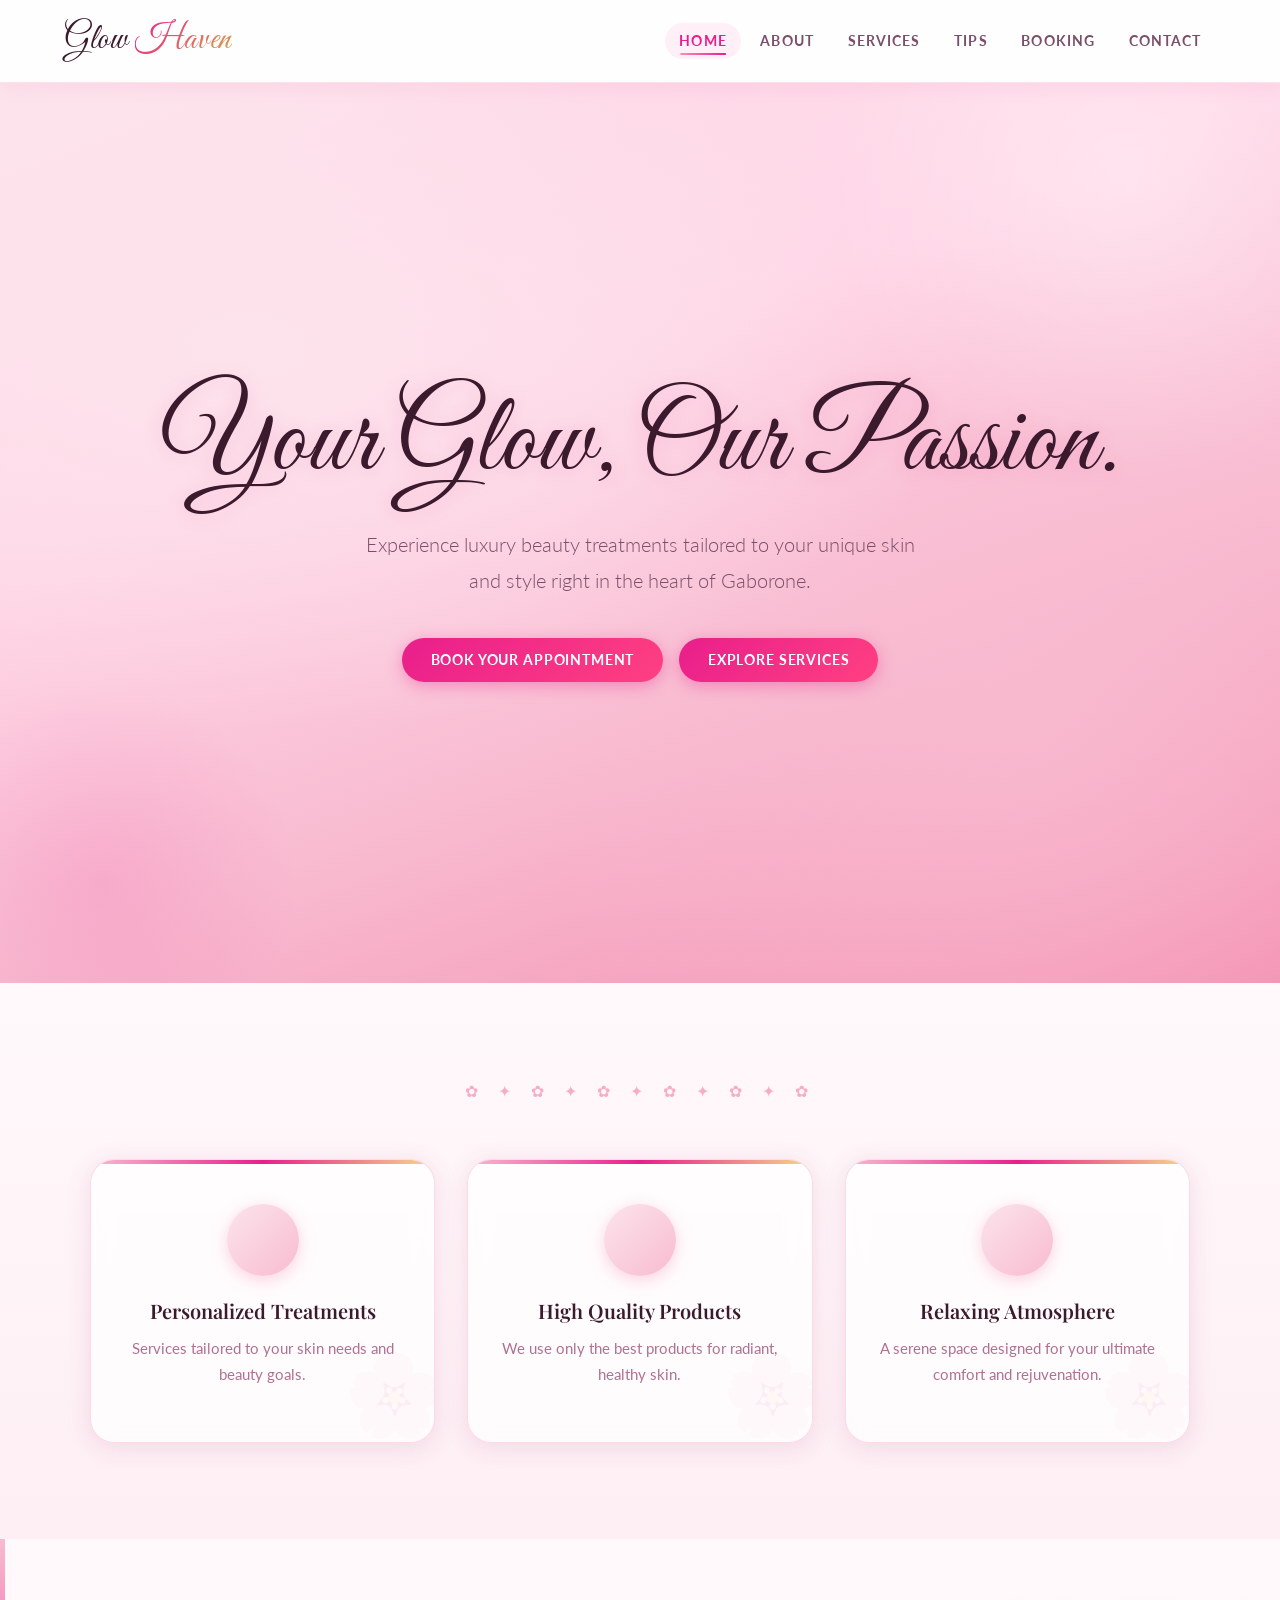
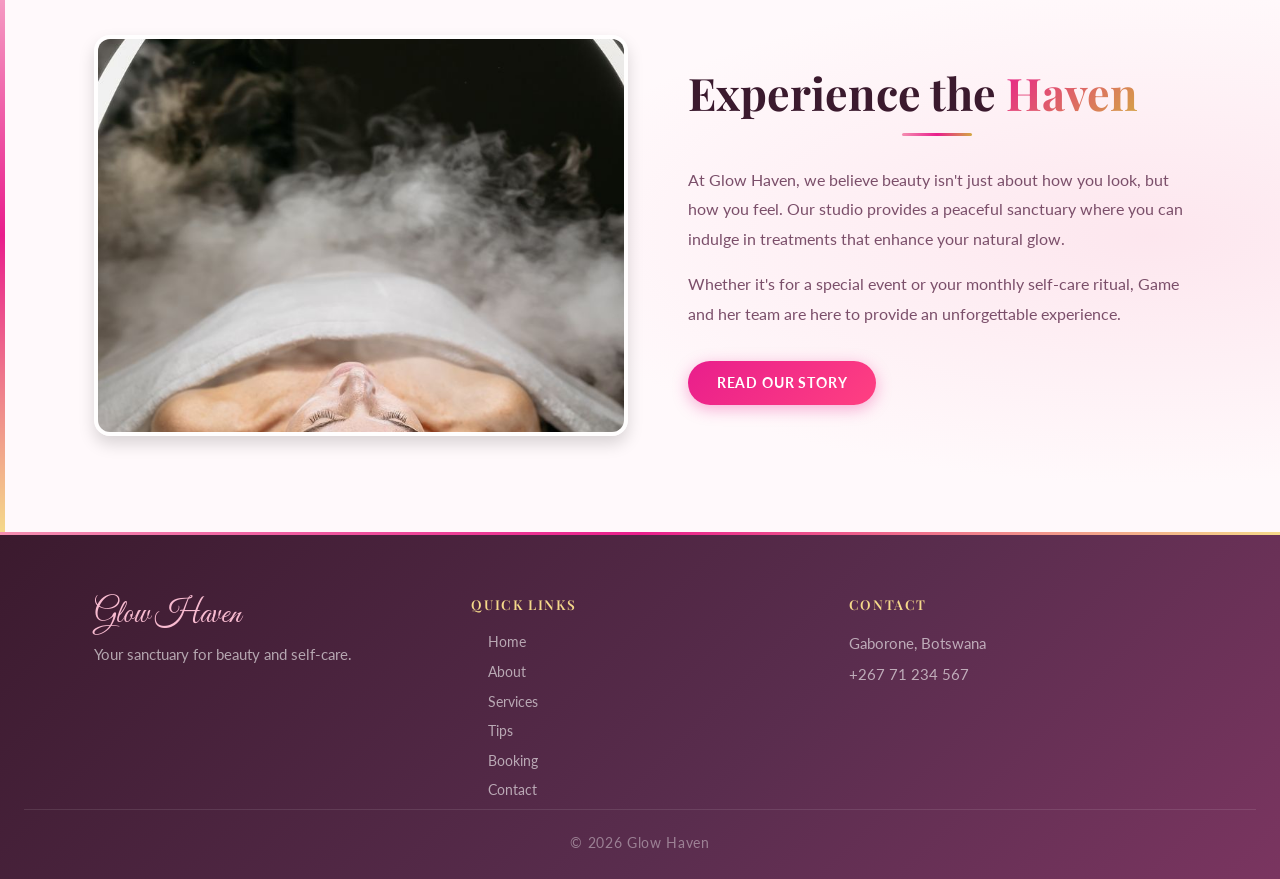
==== commit 9b7328d4: "Add files via upload" ====
--- a/index.html
+++ b/index.html
@@ -26,7 +26,6 @@
       <a href="index.html" class="active" aria-current="page">Home</a>
       <a href="about.html">About</a>
       <a href="services.html">Services</a>
-      <a href="gallery.html">Gallery</a>
       <a href="tips.html">Tips</a>
       <a href="booking.html">Booking</a>
       <a href="contact.html">Contact</a>
@@ -132,7 +131,6 @@
       <a href="index.html">Home</a>
       <a href="about.html">About</a>
       <a href="services.html">Services</a>
-      <a href="gallery.html">Gallery</a>
       <a href="tips.html">Tips</a>
       <a href="booking.html">Booking</a>
       <a href="contact.html">Contact</a>
